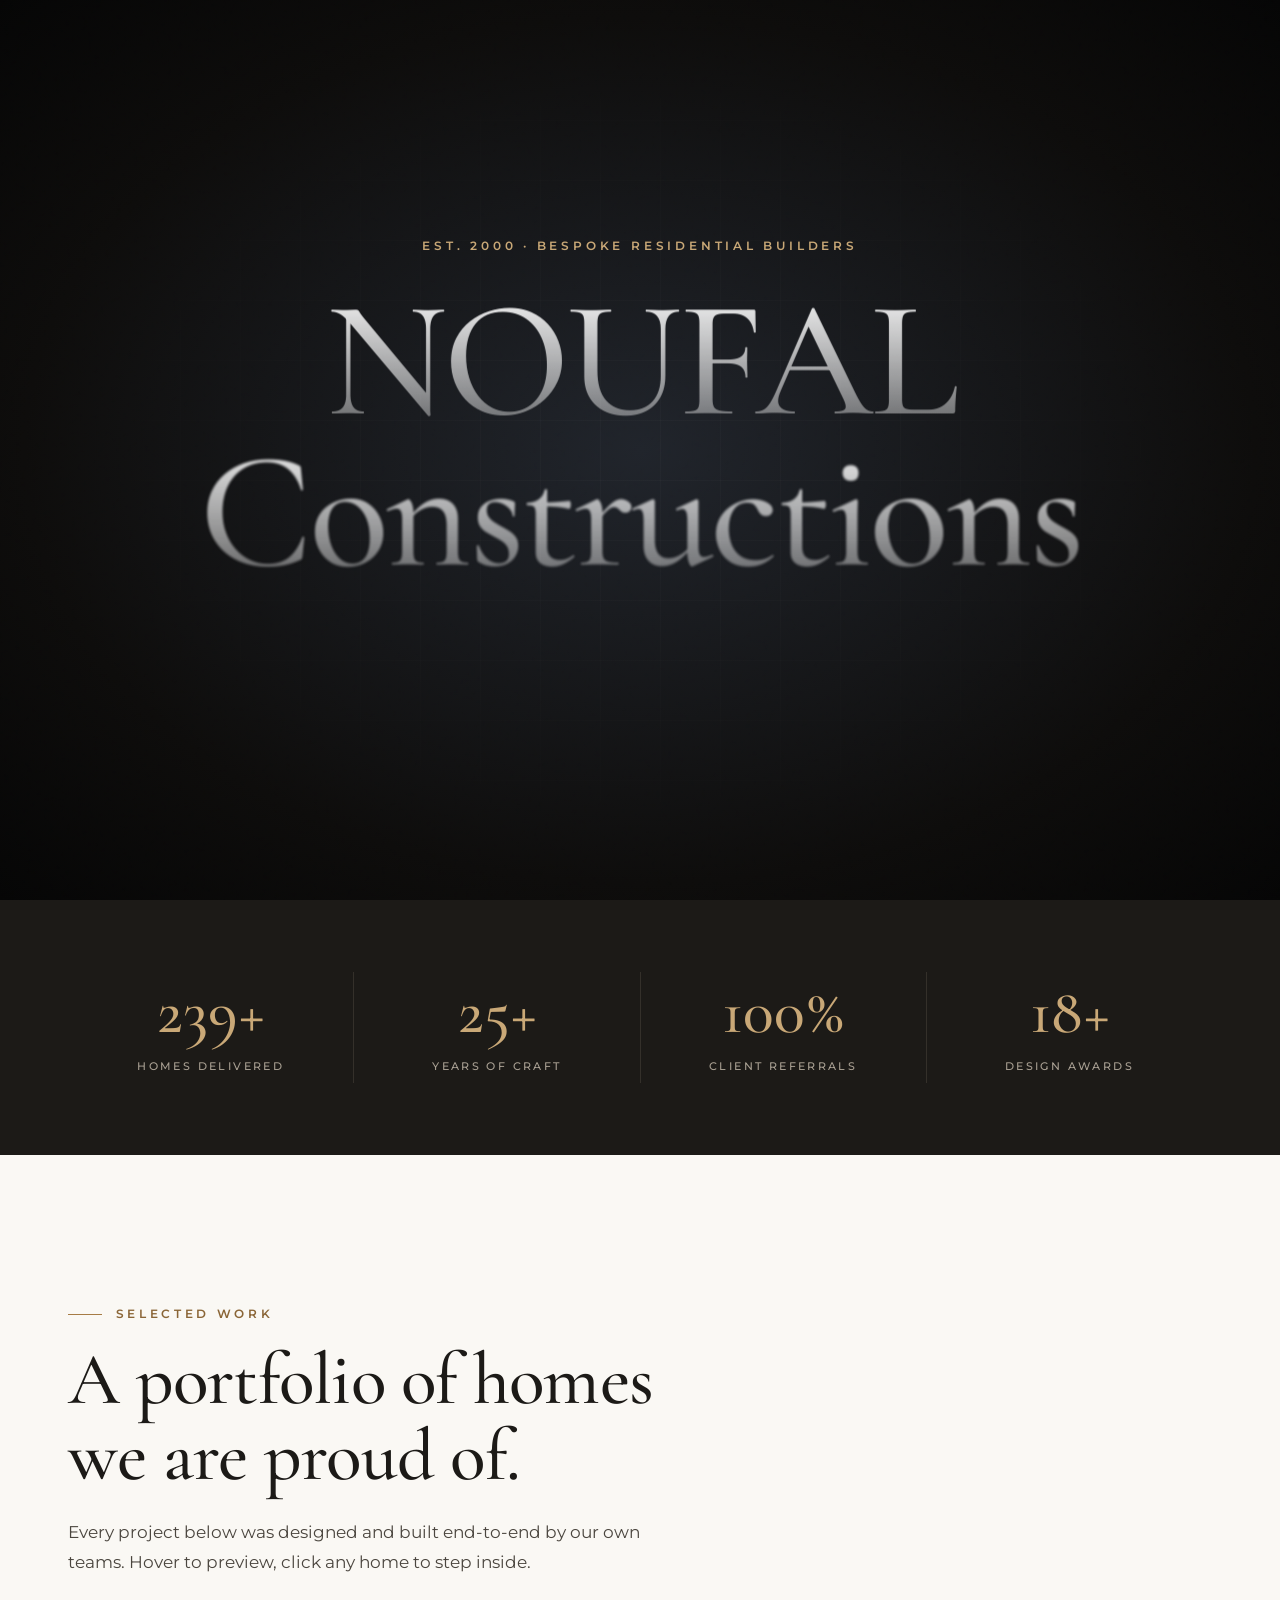
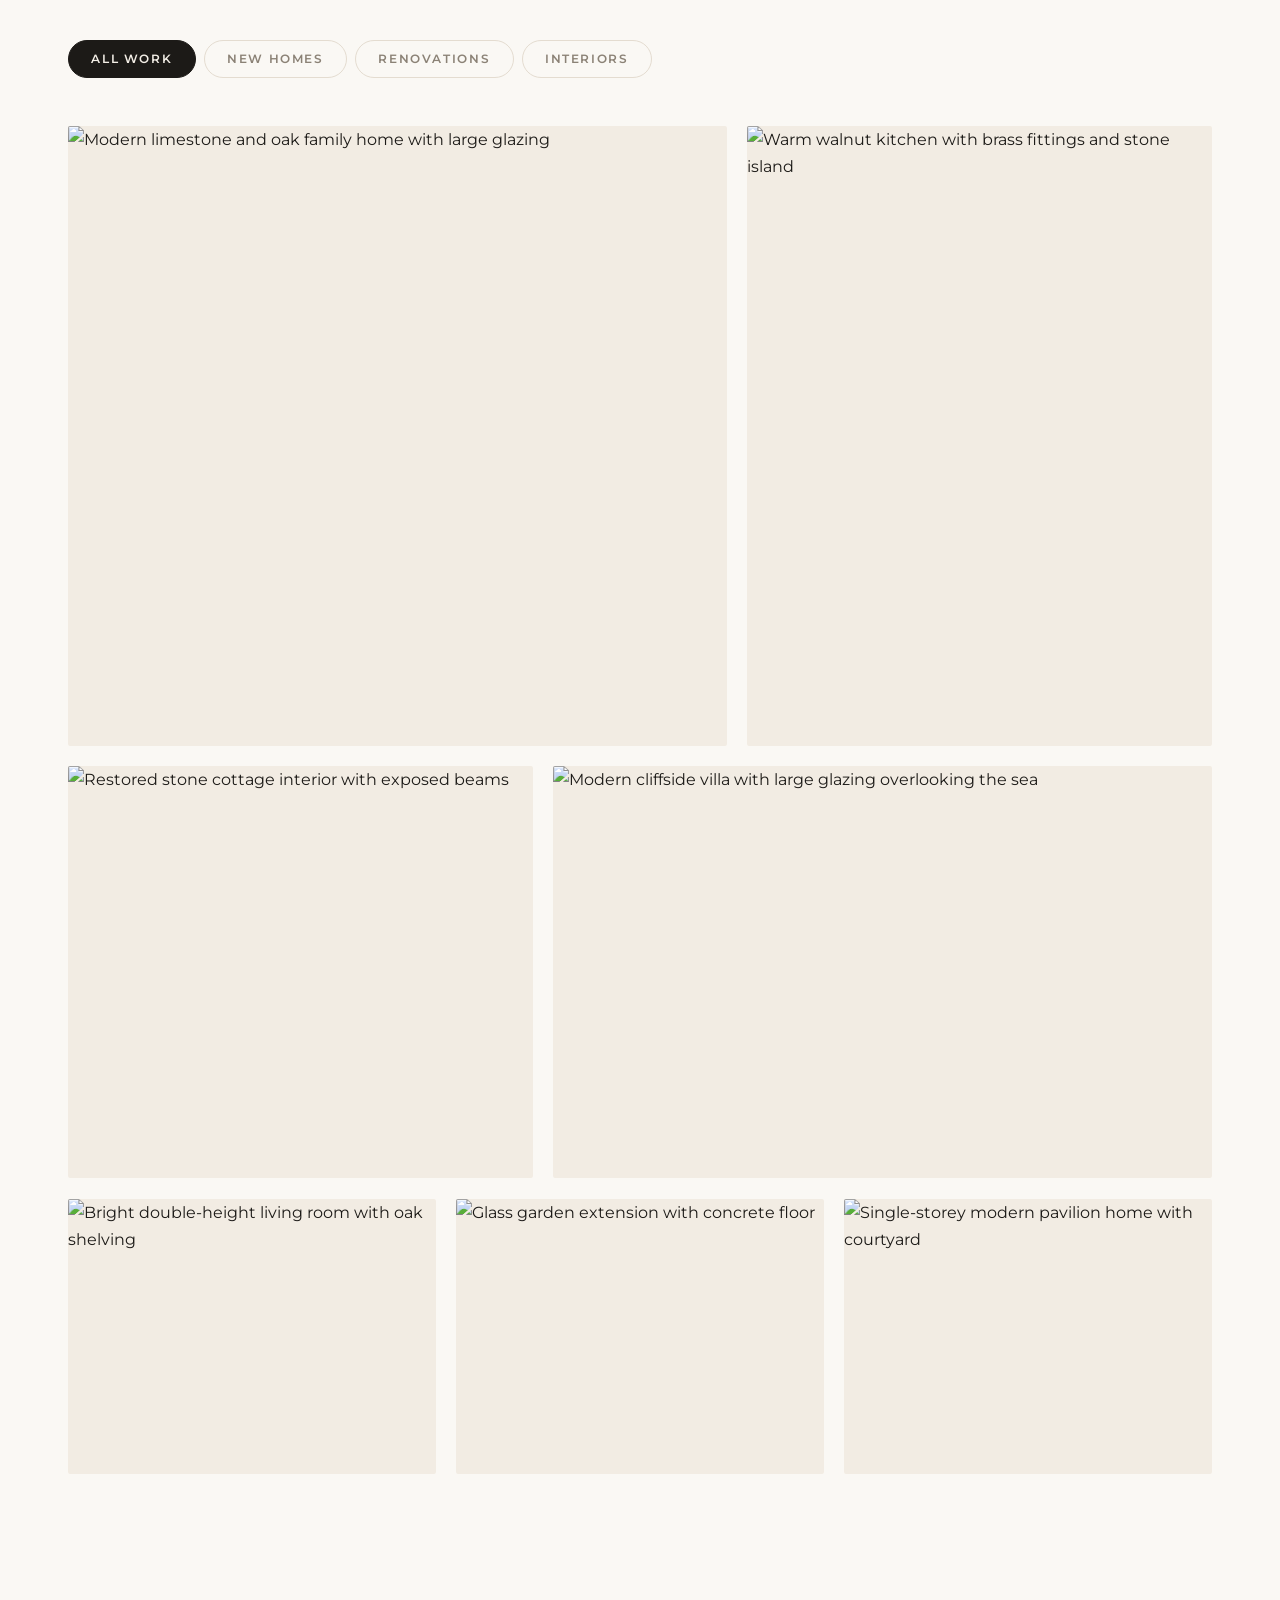
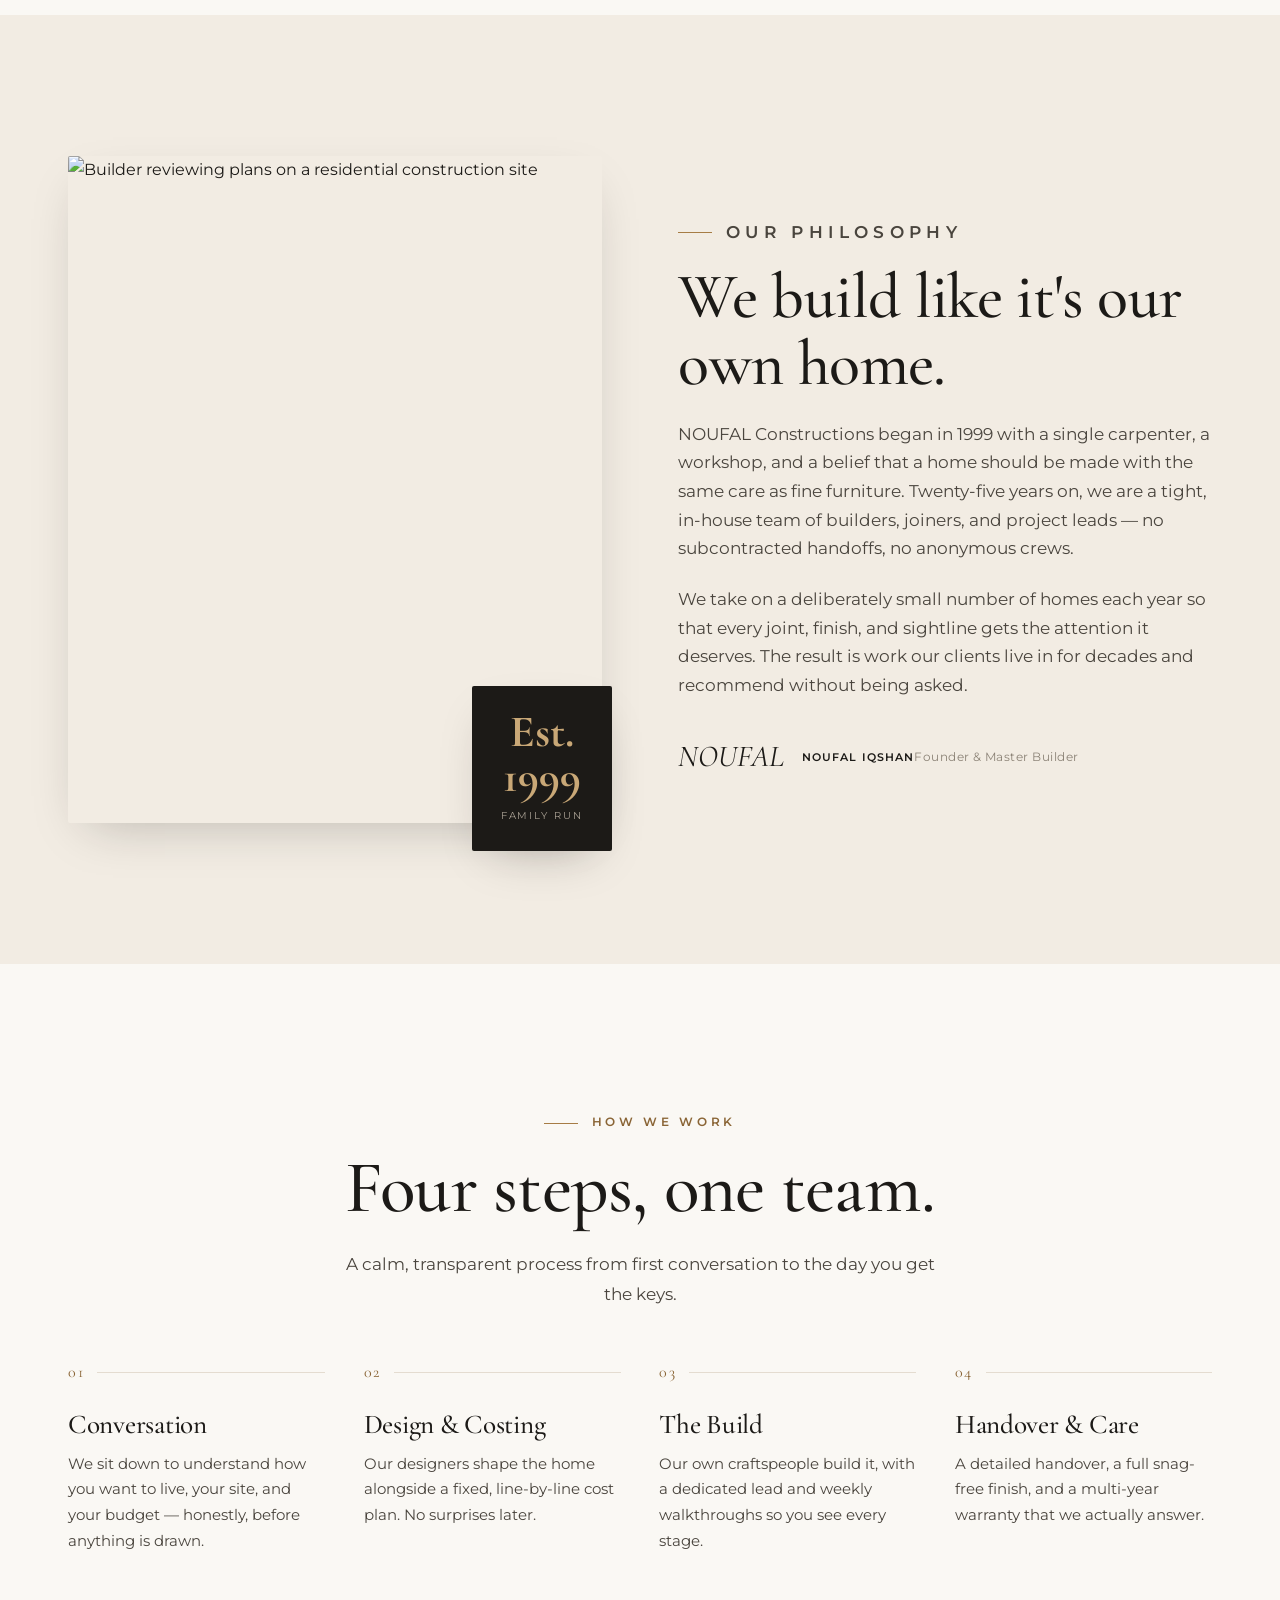
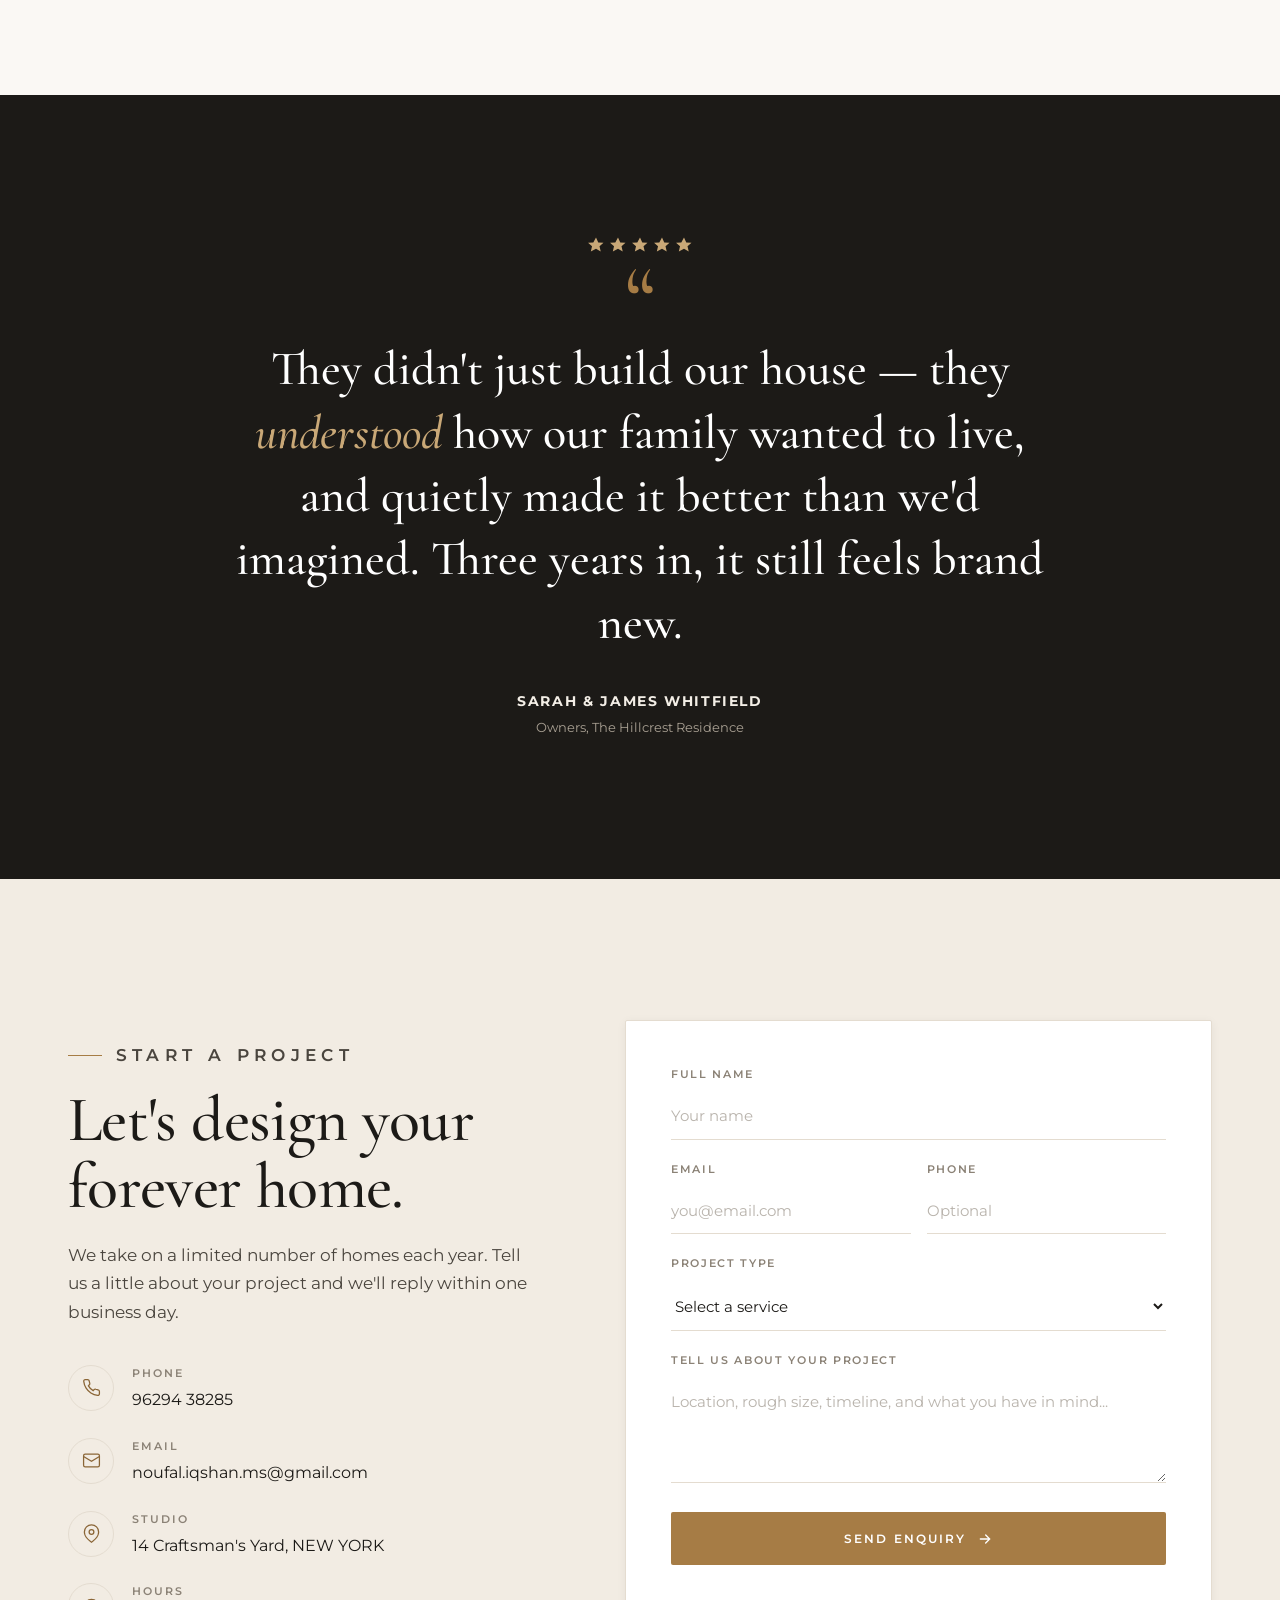
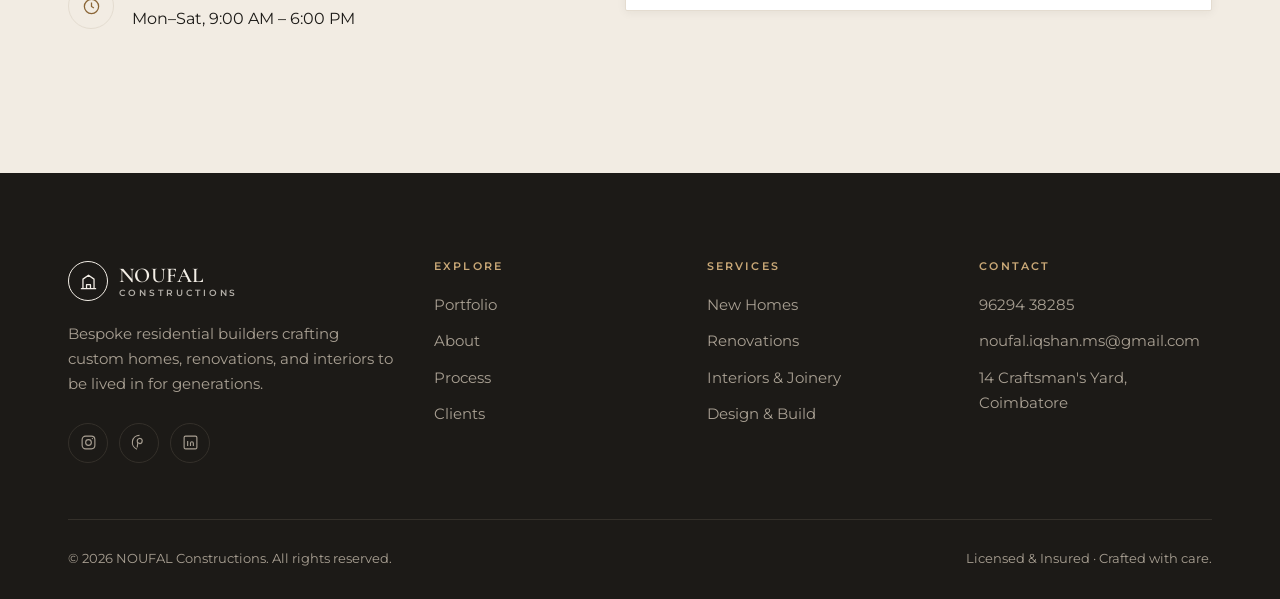
==== index.html @ cb5748e5 "Initial deploy: Noufal Constructions marketing site HTML/CSS/JS static site with portfolio, lightbox" ====
<!DOCTYPE html>
<html lang="en">
<head>
  <meta charset="UTF-8" />
  <meta name="viewport" content="width=device-width, initial-scale=1.0" />
  <meta name="description" content="NOUFAL Constructions — bespoke residential home builders. Custom homes, renovations, and interiors crafted to be lived in for generations." />
  <meta name="theme-color" content="#1C1A17" />
  <title>NOUFAL Constructions — Bespoke Residential Builders</title>

  <!-- Social preview -->
  <meta property="og:title" content="NOUFAL Constructions — Bespoke Residential Builders" />
  <meta property="og:description" content="Custom homes, renovations, and interiors crafted to be lived in for generations." />
  <meta property="og:type" content="website" />

  <link rel="preconnect" href="https://fonts.googleapis.com" />
  <link rel="preconnect" href="https://fonts.gstatic.com" crossorigin />
  <link href="https://fonts.googleapis.com/css2?family=Cormorant+Garamond:ital,wght@0,400;0,500;0,600;1,400;1,500&family=Montserrat:wght@300;400;500;600;700&display=swap" rel="stylesheet" />
  <link rel="stylesheet" href="styles.css?v=8" />
</head>
<body>

  <!-- ===================== CINEMATIC INTRO ===================== -->
  <div id="intro" class="intro">
    <div class="intro-grain" aria-hidden="true"></div>
    <div class="intro-grid" aria-hidden="true"></div>
    <div class="intro-inner">
      <p class="intro-eyebrow">Est. 2000 · Bespoke Residential Builders</p>
      <h1 class="intro-title">
        <span class="intro-line intro-line-1">NOUFAL</span>
        <span class="intro-line intro-line-2">Constructions</span>
      </h1>
      <p class="intro-tag">Homes built to be lived in for generations.</p>
    </div>
  </div>

  <!-- ===================== HEADER ===================== -->
  <header class="site-header" id="top">
    <div class="container header-inner">
      <a href="#top" class="logo" aria-label="Noufal Constructions home">
        <span class="logo-mark" aria-hidden="true">
          <svg viewBox="0 0 24 24" fill="none" stroke="currentColor" stroke-width="1.6" stroke-linecap="round" stroke-linejoin="round">
            <path d="M3 21h18M5 21V9l7-5 7 5v12M9.5 21v-5h5v5" />
          </svg>
        </span>
        <span class="logo-text">NOUFAL<small>Constructions</small></span>
      </a>

      <nav class="main-nav" id="nav" aria-label="Primary">
        <a href="#portfolio">Portfolio</a>
        <a href="#about">About</a>
        <a href="#process">Process</a>
        <a href="#testimonial">Clients</a>
        <a href="#contact" class="nav-cta">Enquire</a>
      </nav>

      <button class="nav-toggle" id="navToggle" aria-label="Toggle menu" aria-expanded="false" aria-controls="nav">
        <svg viewBox="0 0 24 24" fill="none" stroke="currentColor" stroke-width="1.6" stroke-linecap="round"><path d="M4 7h16M4 12h16M4 17h16"/></svg>
      </button>
    </div>
  </header>

  <!-- ===================== HERO ===================== -->
  <section class="hero" id="hero-anchor">
    <div class="hero-bg" id="hero-shader" aria-hidden="true"></div>
    <div class="container hero-inner">
      <p class="eyebrow">Bespoke Residential Builders</p>
      <h1>Homes built to be<br />lived in for <em>generations.</em></h1>
      <p class="hero-sub">From the first sketch to the final handover, Noufal Constructions designs and builds custom homes with rare craftsmanship, honest materials, and a quiet obsession with detail.</p>
      <div class="hero-actions">
        <a href="#portfolio" class="btn btn-gold">View Our Portfolio
          <svg viewBox="0 0 24 24" fill="none" stroke="currentColor" stroke-width="2" stroke-linecap="round"><path d="M5 12h14M13 6l6 6-6 6"/></svg>
        </a>
        <a href="#contact" class="btn btn-ghost-light">Start a Conversation</a>
      </div>
    </div>
    <div class="scroll-cue" aria-hidden="true">Scroll<span></span></div>
  </section>

  <!-- ===================== STATS ===================== -->
  <section class="stats" aria-label="Company at a glance">
    <div class="container">
      <div class="stats-inner" id="heroStats">
        <div class="stat">
          <div class="stat-top"><span class="stat-num" data-count="240">0</span><span class="stat-suffix">+</span></div>
          <span class="stat-label">Homes Delivered</span>
        </div>
        <div class="stat">
          <div class="stat-top"><span class="stat-num" data-count="25">0</span><span class="stat-suffix">+</span></div>
          <span class="stat-label">Years of Craft</span>
        </div>
        <div class="stat">
          <div class="stat-top"><span class="stat-num" data-count="100">0</span><span class="stat-suffix">%</span></div>
          <span class="stat-label">Client Referrals</span>
        </div>
        <div class="stat">
          <div class="stat-top"><span class="stat-num" data-count="18">0</span><span class="stat-suffix">+</span></div>
          <span class="stat-label">Design Awards</span>
        </div>
      </div>
    </div>
  </section>

  <!-- ===================== PORTFOLIO ===================== -->
  <section class="section portfolio" id="portfolio">
    <div class="container">
      <div class="section-head" data-reveal>
        <p class="eyebrow">Selected Work</p>
        <h2>A portfolio of homes<br />we are proud of.</h2>
        <p class="section-lead">Every project below was designed and built end-to-end by our own teams. Hover to preview, click any home to step inside.</p>
      </div>

      <div class="filters" id="filters" role="tablist" aria-label="Filter projects">
        <button class="filter-btn active" data-filter="all" role="tab" aria-selected="true">All Work</button>
        <button class="filter-btn" data-filter="new-homes" role="tab" aria-selected="false">New Homes</button>
        <button class="filter-btn" data-filter="renovation" role="tab" aria-selected="false">Renovations</button>
        <button class="filter-btn" data-filter="interior" role="tab" aria-selected="false">Interiors</button>
      </div>

      <div class="portfolio-grid" id="grid">
        <!-- 1 -->
        <article class="project span-7" data-reveal data-category="new-homes"
          data-name="The Hillcrest Residence" data-cat="New Home"
          data-img="https://images.unsplash.com/photo-1600585154340-be6161a56a0c?w=1400&q=80&auto=format&fit=crop"
          data-desc="A four-bedroom family home wrapped in limestone and oak, designed around a central courtyard that floods every room with northern light. Built over 14 months with a fully bespoke joinery package."
          data-loc="Hillcrest" data-area="4,200 sq ft" data-year="2025" data-dur="14 months">
          <div class="project-figure">
            <img src="https://images.unsplash.com/photo-1600585154340-be6161a56a0c?w=900&q=80&auto=format&fit=crop" alt="Modern limestone and oak family home with large glazing" loading="lazy" />
          </div>
          <div class="project-overlay">
            <span class="project-cat">New Home</span>
            <h3 class="project-name">The Hillcrest Residence</h3>
            <div class="project-meta"><span>4,200 sq ft · 2025</span>
              <span class="view">View
                <svg viewBox="0 0 24 24" fill="none" stroke="currentColor" stroke-width="2" stroke-linecap="round"><path d="M5 12h14M13 6l6 6-6 6"/></svg>
              </span>
            </div>
          </div>
        </article>

        <!-- 2 -->
        <article class="project span-5 tall" data-reveal data-delay="1" data-category="interior"
          data-name="Walnut & Brass Kitchen" data-cat="Interior"
          data-img="https://images.unsplash.com/photo-1556909212-d5b604d0c90d?w=1200&q=80&auto=format&fit=crop"
          data-desc="A handcrafted kitchen in walnut and unlacquered brass, anchored by a single 3.6-metre stone island. Every cabinet was made to measure in our own workshop."
          data-loc="Riverside" data-area="Kitchen + Pantry" data-year="2025" data-dur="9 weeks">
          <div class="project-figure">
            <img src="https://images.unsplash.com/photo-1556909212-d5b604d0c90d?w=800&q=80&auto=format&fit=crop" alt="Warm walnut kitchen with brass fittings and stone island" loading="lazy" />
          </div>
          <div class="project-overlay">
            <span class="project-cat">Interior</span>
            <h3 class="project-name">Walnut &amp; Brass Kitchen</h3>
            <div class="project-meta"><span>Bespoke · 2025</span>
              <span class="view">View
                <svg viewBox="0 0 24 24" fill="none" stroke="currentColor" stroke-width="2" stroke-linecap="round"><path d="M5 12h14M13 6l6 6-6 6"/></svg>
              </span>
            </div>
          </div>
        </article>

        <!-- 3 -->
        <article class="project span-5" data-reveal data-category="renovation"
          data-name="The Mill House Revival" data-cat="Renovation"
          data-img="https://images.unsplash.com/photo-1600607687939-ce8a6c25118c?w=1200&q=80&auto=format&fit=crop"
          data-desc="A careful restoration of a 1900s stone cottage — original beams preserved, structure quietly reinforced, and a contemporary glass extension added to the rear."
          data-loc="Old Mill Lane" data-area="2,600 sq ft" data-year="2024" data-dur="11 months">
          <div class="project-figure">
            <img src="https://images.unsplash.com/photo-1600607687939-ce8a6c25118c?w=800&q=80&auto=format&fit=crop" alt="Restored stone cottage interior with exposed beams" loading="lazy" />
          </div>
          <div class="project-overlay">
            <span class="project-cat">Renovation</span>
            <h3 class="project-name">The Mill House Revival</h3>
            <div class="project-meta"><span>2,600 sq ft · 2024</span>
              <span class="view">View
                <svg viewBox="0 0 24 24" fill="none" stroke="currentColor" stroke-width="2" stroke-linecap="round"><path d="M5 12h14M13 6l6 6-6 6"/></svg>
              </span>
            </div>
          </div>
        </article>

        <!-- 4 -->
        <article class="project span-7 wide" data-reveal data-delay="1" data-category="new-homes"
          data-name="Cliffside Villa" data-cat="New Home"
          data-img="https://images.unsplash.com/photo-1512917774080-9991f1c4c750?w=1400&q=80&auto=format&fit=crop"
          data-desc="A cantilevered villa that steps down a coastal slope, with floor-to-ceiling glazing framing the sea. Engineered for a difficult site and finished with hand-troweled lime plaster throughout."
          data-loc="Coast Road" data-area="5,800 sq ft" data-year="2024" data-dur="19 months">
          <div class="project-figure">
            <img src="https://images.unsplash.com/photo-1512917774080-9991f1c4c750?w=1100&q=80&auto=format&fit=crop" alt="Modern cliffside villa with large glazing overlooking the sea" loading="lazy" />
          </div>
          <div class="project-overlay">
            <span class="project-cat">New Home</span>
            <h3 class="project-name">Cliffside Villa</h3>
            <div class="project-meta"><span>5,800 sq ft · 2024</span>
              <span class="view">View
                <svg viewBox="0 0 24 24" fill="none" stroke="currentColor" stroke-width="2" stroke-linecap="round"><path d="M5 12h14M13 6l6 6-6 6"/></svg>
              </span>
            </div>
          </div>
        </article>

        <!-- 5 -->
        <article class="project span-4" data-reveal data-category="interior"
          data-name="The Reading Room" data-cat="Interior"
          data-img="https://images.unsplash.com/photo-1586023492125-27b2c045efd7?w=1200&q=80&auto=format&fit=crop"
          data-desc="A double-height living space with full-height oak shelving, a board-formed concrete fireplace, and bespoke seating built into the bay."
          data-loc="Garden House" data-area="Living Wing" data-year="2025" data-dur="7 weeks">
          <div class="project-figure">
            <img src="https://images.unsplash.com/photo-1586023492125-27b2c045efd7?w=800&q=80&auto=format&fit=crop" alt="Bright double-height living room with oak shelving" loading="lazy" />
          </div>
          <div class="project-overlay">
            <span class="project-cat">Interior</span>
            <h3 class="project-name">The Reading Room</h3>
            <div class="project-meta"><span>Bespoke · 2025</span>
              <span class="view">View
                <svg viewBox="0 0 24 24" fill="none" stroke="currentColor" stroke-width="2" stroke-linecap="round"><path d="M5 12h14M13 6l6 6-6 6"/></svg>
              </span>
            </div>
          </div>
        </article>

        <!-- 6 -->
        <article class="project span-4" data-reveal data-delay="1" data-category="renovation"
          data-name="Courtyard Extension" data-cat="Renovation"
          data-img="https://images.unsplash.com/photo-1583608205776-bfd35f0d9f83?w=1200&q=80&auto=format&fit=crop"
          data-desc="A rear extension that opens a dark terraced house to its garden, with a folding glass wall and a continuous polished-concrete floor inside and out."
          data-loc="Maple Terrace" data-area="900 sq ft added" data-year="2024" data-dur="6 months">
          <div class="project-figure">
            <img src="https://images.unsplash.com/photo-1583608205776-bfd35f0d9f83?w=800&q=80&auto=format&fit=crop" alt="Glass garden extension with concrete floor" loading="lazy" />
          </div>
          <div class="project-overlay">
            <span class="project-cat">Renovation</span>
            <h3 class="project-name">Courtyard Extension</h3>
            <div class="project-meta"><span>900 sq ft · 2024</span>
              <span class="view">View
                <svg viewBox="0 0 24 24" fill="none" stroke="currentColor" stroke-width="2" stroke-linecap="round"><path d="M5 12h14M13 6l6 6-6 6"/></svg>
              </span>
            </div>
          </div>
        </article>

        <!-- 7 -->
        <article class="project span-4" data-reveal data-delay="2" data-category="new-homes"
          data-name="The Garden Pavilion" data-cat="New Home"
          data-img="https://images.unsplash.com/photo-1564013799919-ab600027ffc6?w=1200&q=80&auto=format&fit=crop"
          data-desc="A single-storey home arranged as three linked pavilions around a planted courtyard — low, calm, and entirely barrier-free for multi-generational living."
          data-loc="Birch Close" data-area="3,100 sq ft" data-year="2023" data-dur="13 months">
          <div class="project-figure">
            <img src="https://images.unsplash.com/photo-1564013799919-ab600027ffc6?w=800&q=80&auto=format&fit=crop" alt="Single-storey modern pavilion home with courtyard" loading="lazy" />
          </div>
          <div class="project-overlay">
            <span class="project-cat">New Home</span>
            <h3 class="project-name">The Garden Pavilion</h3>
            <div class="project-meta"><span>3,100 sq ft · 2023</span>
              <span class="view">View
                <svg viewBox="0 0 24 24" fill="none" stroke="currentColor" stroke-width="2" stroke-linecap="round"><path d="M5 12h14M13 6l6 6-6 6"/></svg>
              </span>
            </div>
          </div>
        </article>
      </div>
    </div>
  </section>

  <!-- ===================== ABOUT ===================== -->
  <section class="section about" id="about">
    <div class="container about-inner">
      <div class="about-figure" data-reveal>
        <img src="https://images.unsplash.com/photo-1581094794329-c8112a89af12?w=900&q=80&auto=format&fit=crop" alt="Builder reviewing plans on a residential construction site" loading="lazy" />
        <div class="about-badge"><strong>Est.<br>1999</strong><span>Family Run</span></div>
      </div>
      <div class="about-text" data-reveal data-delay="1">
        <p class="eyebrow">Our Philosophy</p>
        <h2>We build like it's our own home.</h2>
        <p>NOUFAL Constructions began in 1999 with a single carpenter, a workshop, and a belief that a home should be made with the same care as fine furniture. Twenty-five years on, we are a tight, in-house team of builders, joiners, and project leads — no subcontracted handoffs, no anonymous crews.</p>
        <p>We take on a deliberately small number of homes each year so that every joint, finish, and sightline gets the attention it deserves. The result is work our clients live in for decades and recommend without being asked.</p>
        <div class="about-sign">
          <span class="scribble">NOUFAL</span>
          <small><b>NOUFAL IQSHAN</b>Founder &amp; Master Builder</small>
        </div>
      </div>
    </div>
  </section>

  <!-- ===================== PROCESS ===================== -->
  <section class="section process" id="process">
    <div class="container">
      <div class="section-head center" data-reveal>
        <p class="eyebrow center">How We Work</p>
        <h2>Four steps, one team.</h2>
        <p class="section-lead">A calm, transparent process from first conversation to the day you get the keys.</p>
      </div>
      <div class="process-grid">
        <div class="step" data-reveal>
          <span class="step-num">01</span>
          <h3>Conversation</h3>
          <p>We sit down to understand how you want to live, your site, and your budget — honestly, before anything is drawn.</p>
        </div>
        <div class="step" data-reveal data-delay="1">
          <span class="step-num">02</span>
          <h3>Design &amp; Costing</h3>
          <p>Our designers shape the home alongside a fixed, line-by-line cost plan. No surprises later.</p>
        </div>
        <div class="step" data-reveal data-delay="2">
          <span class="step-num">03</span>
          <h3>The Build</h3>
          <p>Our own craftspeople build it, with a dedicated lead and weekly walkthroughs so you see every stage.</p>
        </div>
        <div class="step" data-reveal data-delay="3">
          <span class="step-num">04</span>
          <h3>Handover &amp; Care</h3>
          <p>A detailed handover, a full snag-free finish, and a multi-year warranty that we actually answer.</p>
        </div>
      </div>
    </div>
  </section>

  <!-- ===================== TESTIMONIAL ===================== -->
  <section class="section testimonial" id="testimonial">
    <div class="container">
      <div class="stars" aria-label="Five star rating" data-reveal>
        <svg viewBox="0 0 24 24" fill="currentColor"><path d="M12 2l3 6.5 7 .6-5.3 4.6 1.6 6.8L12 17l-6.9 3.5 1.6-6.8L1.4 9.1l7-.6z"/></svg>
        <svg viewBox="0 0 24 24" fill="currentColor"><path d="M12 2l3 6.5 7 .6-5.3 4.6 1.6 6.8L12 17l-6.9 3.5 1.6-6.8L1.4 9.1l7-.6z"/></svg>
        <svg viewBox="0 0 24 24" fill="currentColor"><path d="M12 2l3 6.5 7 .6-5.3 4.6 1.6 6.8L12 17l-6.9 3.5 1.6-6.8L1.4 9.1l7-.6z"/></svg>
        <svg viewBox="0 0 24 24" fill="currentColor"><path d="M12 2l3 6.5 7 .6-5.3 4.6 1.6 6.8L12 17l-6.9 3.5 1.6-6.8L1.4 9.1l7-.6z"/></svg>
        <svg viewBox="0 0 24 24" fill="currentColor"><path d="M12 2l3 6.5 7 .6-5.3 4.6 1.6 6.8L12 17l-6.9 3.5 1.6-6.8L1.4 9.1l7-.6z"/></svg>
      </div>
      <div class="quote-mark" aria-hidden="true">&ldquo;</div>
      <blockquote data-reveal data-delay="1">They didn't just build our house — they <em>understood</em> how our family wanted to live, and quietly made it better than we'd imagined. Three years in, it still feels brand new.</blockquote>
      <div class="cite" data-reveal data-delay="2">
        <strong>Sarah &amp; James Whitfield</strong>
        <span>Owners, The Hillcrest Residence</span>
      </div>
    </div>
  </section>

  <!-- ===================== CONTACT ===================== -->
  <section class="section contact" id="contact">
    <div class="container contact-inner">
      <div class="contact-info" data-reveal>
        <p class="eyebrow">Start a Project</p>
        <h2>Let's design your<br />forever home.</h2>
        <p>We take on a limited number of homes each year. Tell us a little about your project and we'll reply within one business day.</p>
        <ul class="contact-list">
          <li>
            <span class="ci" aria-hidden="true"><svg viewBox="0 0 24 24" fill="none" stroke="currentColor" stroke-width="1.6"><path d="M22 16.9v3a2 2 0 01-2.2 2 19.8 19.8 0 01-8.6-3 19.5 19.5 0 01-6-6 19.8 19.8 0 01-3-8.6A2 2 0 014.1 2h3a2 2 0 012 1.7c.1 1 .4 1.9.7 2.8a2 2 0 01-.5 2.1L8.1 9.9a16 16 0 006 6l1.3-1.3a2 2 0 012.1-.4c.9.3 1.8.6 2.8.7a2 2 0 011.7 2z"/></svg></span>
            <div><strong>Phone</strong><a href="tel:9629438285">96294 38285</a></div>
          </li>
          <li>
            <span class="ci" aria-hidden="true"><svg viewBox="0 0 24 24" fill="none" stroke="currentColor" stroke-width="1.6"><path d="M4 4h16a2 2 0 012 2v12a2 2 0 01-2 2H4a2 2 0 01-2-2V6a2 2 0 012-2z"/><path d="M22 7l-10 6L2 7"/></svg></span>
            <div><strong>Email</strong><a href="mailto:noufal.iqshan.ms@gmail.com">noufal.iqshan.ms@gmail.com</a></div>
          </li>
          <li>
            <span class="ci" aria-hidden="true"><svg viewBox="0 0 24 24" fill="none" stroke="currentColor" stroke-width="1.6"><path d="M21 10c0 7-9 13-9 13s-9-6-9-13a9 9 0 0118 0z"/><circle cx="12" cy="10" r="3"/></svg></span>
            <div><strong>Studio</strong><span>14 Craftsman's Yard, NEW YORK</span></div>
          </li>
          <li>
            <span class="ci" aria-hidden="true"><svg viewBox="0 0 24 24" fill="none" stroke="currentColor" stroke-width="1.6"><circle cx="12" cy="12" r="9"/><path d="M12 7v5l3 2"/></svg></span>
            <div><strong>Hours</strong><span>Mon–Sat, 9:00 AM – 6:00 PM</span></div>
          </li>
        </ul>
      </div>

      <form class="contact-form" id="quoteForm" novalidate data-reveal data-delay="1">
        <div class="form-row">
          <label for="f-name">Full Name</label>
          <input id="f-name" type="text" name="name" required placeholder="Your name" autocomplete="name" />
        </div>
        <div class="form-row two">
          <div>
            <label for="f-email">Email</label>
            <input id="f-email" type="email" name="email" required placeholder="you@email.com" autocomplete="email" />
          </div>
          <div>
            <label for="f-phone">Phone</label>
            <input id="f-phone" type="tel" name="phone" placeholder="Optional" autocomplete="tel" />
          </div>
        </div>
        <div class="form-row">
          <label for="f-type">Project Type</label>
          <select id="f-type" name="type">
            <option value="">Select a service</option>
            <option>New Custom Home</option>
            <option>Renovation &amp; Extension</option>
            <option>Interior &amp; Joinery</option>
            <option>Not Sure Yet</option>
          </select>
        </div>
        <div class="form-row">
          <label for="f-details">Tell Us About Your Project</label>
          <textarea id="f-details" name="details" rows="4" placeholder="Location, rough size, timeline, and what you have in mind..."></textarea>
        </div>
        <button type="submit" class="btn btn-gold btn-full">Send Enquiry
          <svg viewBox="0 0 24 24" fill="none" stroke="currentColor" stroke-width="2" stroke-linecap="round"><path d="M5 12h14M13 6l6 6-6 6"/></svg>
        </button>
        <p class="form-note" id="formNote" hidden>Thank you — your enquiry is with us. We'll be in touch within one business day.</p>
      </form>
    </div>
  </section>

  <!-- ===================== FOOTER ===================== -->
  <footer class="site-footer">
    <div class="container">
      <div class="footer-inner">
        <div class="footer-brand">
          <a href="#top" class="logo" aria-label="NOUFAL Constructions home">
            <span class="logo-mark" aria-hidden="true">
              <svg viewBox="0 0 24 24" fill="none" stroke="currentColor" stroke-width="1.6" stroke-linecap="round" stroke-linejoin="round">
                <path d="M3 21h18M5 21V9l7-5 7 5v12M9.5 21v-5h5v5" />
              </svg>
            </span>
            <span class="logo-text">NOUFAL<small>Constructions</small></span>
          </a>
          <p>Bespoke residential builders crafting custom homes, renovations, and interiors to be lived in for generations.</p>
          <div class="footer-social">
            <a href="#" aria-label="Instagram"><svg viewBox="0 0 24 24" fill="none" stroke="currentColor" stroke-width="1.6"><rect x="3" y="3" width="18" height="18" rx="5"/><circle cx="12" cy="12" r="4"/><circle cx="17.5" cy="6.5" r="1" fill="currentColor" stroke="none"/></svg></a>
            <a href="#" aria-label="Pinterest"><svg viewBox="0 0 24 24" fill="none" stroke="currentColor" stroke-width="1.6"><path d="M9 19c-.5-1.5 0-3 .5-5 .3-1.2-.6-2.3-.6-3.5A3.5 3.5 0 0115.8 9c0 2.4-1.3 4.5-3.3 4.5-1 0-1.7-.8-1.5-1.8"/><path d="M12 2a10 10 0 00-3.5 19.4"/></svg></a>
            <a href="#" aria-label="LinkedIn"><svg viewBox="0 0 24 24" fill="none" stroke="currentColor" stroke-width="1.6"><rect x="3" y="3" width="18" height="18" rx="2"/><path d="M8 10v7M8 7v.01M12 17v-4a2 2 0 014 0v4"/></svg></a>
          </div>
        </div>
        <div class="footer-col">
          <h4>Explore</h4>
          <a href="#portfolio">Portfolio</a>
          <a href="#about">About</a>
          <a href="#process">Process</a>
          <a href="#testimonial">Clients</a>
        </div>
        <div class="footer-col">
          <h4>Services</h4>
          <a href="#contact">New Homes</a>
          <a href="#contact">Renovations</a>
          <a href="#contact">Interiors &amp; Joinery</a>
          <a href="#contact">Design &amp; Build</a>
        </div>
        <div class="footer-col">
          <h4>Contact</h4>
          <a href="tel:9629438285">96294 38285</a>
          <a href="mailto:noufal.iqshan.ms@gmail.com">noufal.iqshan.ms@gmail.com</a>
          <span>14 Craftsman's Yard,<br>Coimbatore</span>
        </div>
      </div>
      <div class="footer-bottom">
        <p>© 2026 NOUFAL Constructions. All rights reserved.</p>
        <p>Licensed &amp; Insured · Crafted with care.</p>
      </div>
    </div>
  </footer>

  <!-- ===================== LIGHTBOX ===================== -->
  <div class="lightbox" id="lightbox" role="dialog" aria-modal="true" aria-label="Project detail" aria-hidden="true">
    <button class="lb-close" id="lbClose" aria-label="Close">
      <svg viewBox="0 0 24 24" fill="none" stroke="currentColor" stroke-width="1.8" stroke-linecap="round"><path d="M6 6l12 12M18 6L6 18"/></svg>
    </button>
    <div class="lb-stage" role="document">
      <div class="lb-img"><img id="lbImg" src="" alt="" /></div>
      <div class="lb-info">
        <span class="project-cat" id="lbCat"></span>
        <h3 id="lbName"></h3>
        <p id="lbDesc"></p>
        <dl class="lb-specs">
          <div class="lb-spec"><dt>Location</dt><dd id="lbLoc"></dd></div>
          <div class="lb-spec"><dt>Size</dt><dd id="lbArea"></dd></div>
          <div class="lb-spec"><dt>Completed</dt><dd id="lbYear"></dd></div>
          <div class="lb-spec"><dt>Build Time</dt><dd id="lbDur"></dd></div>
        </dl>
      </div>
    </div>
  </div>

  <!-- Three.js loaded from CDN (no npm needed) for the hero spiral shader -->
  <script type="importmap">
    { "imports": { "three": "https://unpkg.com/three@0.160.0/build/three.module.js" } }
  </script>
  <script type="module" src="spiral.js?v=1"></script>

  <!-- GSAP (CDN) drives the cinematic intro animation -->
  <script src="https://cdnjs.cloudflare.com/ajax/libs/gsap/3.12.5/gsap.min.js"></script>
  <script src="intro.js?v=2"></script>

  <script src="script.js?v=5"></script>
</body>
</html>
---- styles.css ----
/* =====================================================================
   NOUFAL CONSTRUCTIONS — Premium residential portfolio
   Light luxury · editorial · Cormorant + Montserrat
   ===================================================================== */

:root {
  /* Palette — warm ivory & charcoal with a refined bronze accent */
  --bg:        #FAF8F4;
  --bg-alt:    #F2ECE3;
  --bg-deep:   #1C1A17;   /* near-black warm */
  --paper:     #FFFFFF;

  --ink:       #1C1A17;   /* primary text */
  --ink-soft:  #4A453E;   /* secondary text */
  --ink-mute:  #8B8276;   /* muted labels */
  --on-dark:   #F3EEE6;   /* text on dark bg */
  --on-dark-mute: #A9A093;

  --gold:      #A67C45;   /* primary accent */
  --gold-deep: #8A6536;
  --gold-soft: #C9A877;

  --line:      #E4DCD0;   /* hairlines on light */
  --line-dark: #34302A;   /* hairlines on dark */

  /* System */
  --maxw: 1240px;
  --gutter: clamp(1.25rem, 4vw, 3rem);
  --r: 2px;
  --ease: cubic-bezier(0.16, 1, 0.3, 1);
  --ease-soft: cubic-bezier(0.4, 0, 0.2, 1);

  --font-display: 'Cormorant Garamond', Georgia, serif;
  --font-sans: 'Montserrat', -apple-system, BlinkMacSystemFont, 'Segoe UI', sans-serif;

  --shadow-sm: 0 2px 10px rgba(28, 26, 23, 0.06);
  --shadow-md: 0 18px 50px -20px rgba(28, 26, 23, 0.28);
  --shadow-lg: 0 40px 90px -30px rgba(28, 26, 23, 0.45);
}

/* ---------- Reset ---------- */
*, *::before, *::after { box-sizing: border-box; margin: 0; padding: 0; }

html { scroll-behavior: smooth; -webkit-text-size-adjust: 100%; }

body {
  font-family: var(--font-sans);
  background: var(--bg);
  color: var(--ink);
  line-height: 1.7;
  font-size: 16px;
  font-weight: 400;
  -webkit-font-smoothing: antialiased;
  text-rendering: optimizeLegibility;
  overflow-x: hidden;
}

img { display: block; max-width: 100%; height: auto; }
a { color: inherit; text-decoration: none; }
button { font-family: inherit; cursor: pointer; }

::selection { background: var(--gold); color: #fff; }

.container {
  width: 100%;
  max-width: var(--maxw);
  margin-inline: auto;
  padding-inline: var(--gutter);
}

/* ---------- Typography ---------- */
h1, h2, h3, h4 {
  font-family: var(--font-display);
  font-weight: 500;
  line-height: 1.04;
  letter-spacing: -0.01em;
  color: var(--ink);
}

.eyebrow {
  font-family: var(--font-sans);
  font-size: 0.72rem;
  font-weight: 600;
  letter-spacing: 0.32em;
  text-transform: uppercase;
  color: var(--gold-deep);
  display: inline-flex;
  align-items: center;
  gap: 0.85rem;
}
.eyebrow::before {
  content: "";
  width: 34px; height: 1px;
  background: var(--gold);
  display: inline-block;
}
.eyebrow.center { justify-content: center; }

.section {
  padding-block: clamp(5rem, 11vw, 9.5rem);
  position: relative;
}

.section-head { max-width: 640px; margin-bottom: clamp(2.5rem, 5vw, 4rem); }
.section-head.center { margin-inline: auto; text-align: center; }
.section-head h2 {
  font-size: clamp(2.6rem, 6vw, 4.6rem);
  margin-top: 1.1rem;
}
.section-lead {
  margin-top: 1.4rem;
  font-size: 1.075rem;
  color: var(--ink-soft);
  max-width: 56ch;
}
.section-head.center .section-lead { margin-inline: auto; }

/* ---------- Buttons ---------- */
.btn {
  display: inline-flex;
  align-items: center;
  justify-content: center;
  gap: 0.65rem;
  font-family: var(--font-sans);
  font-size: 0.74rem;
  font-weight: 600;
  letter-spacing: 0.18em;
  text-transform: uppercase;
  padding: 1.1rem 2.1rem;
  border: 1px solid transparent;
  border-radius: var(--r);
  transition: all 0.35s var(--ease);
  cursor: pointer;
  white-space: nowrap;
}
.btn svg { width: 16px; height: 16px; transition: transform 0.35s var(--ease); }
.btn-primary { background: var(--bg-deep); color: var(--on-dark); }
.btn-primary:hover { background: var(--gold-deep); }
.btn-primary:hover svg { transform: translateX(4px); }
.btn-gold { background: var(--gold); color: #fff; }
.btn-gold:hover { background: var(--gold-deep); }
.btn-gold:hover svg { transform: translateX(4px); }
.btn-outline { background: transparent; color: var(--ink); border-color: var(--ink); }
.btn-outline:hover { background: var(--ink); color: var(--on-dark); }
.btn-ghost-light { background: transparent; color: var(--on-dark); border-color: rgba(243,238,230,0.4); }
.btn-ghost-light:hover { background: var(--on-dark); color: var(--ink); border-color: var(--on-dark); }
.btn-full { width: 100%; }

/* ---------- Header ---------- */
.site-header {
  position: fixed;
  inset: 0 0 auto 0;
  z-index: 50;
  transition: background 0.4s var(--ease-soft), box-shadow 0.4s var(--ease-soft), padding 0.4s var(--ease-soft);
  padding-block: 1.6rem;
}
.site-header.scrolled {
  background: rgba(250, 248, 244, 0.86);
  backdrop-filter: blur(14px);
  -webkit-backdrop-filter: blur(14px);
  box-shadow: 0 1px 0 var(--line);
  padding-block: 1rem;
}
.header-inner { display: flex; align-items: center; justify-content: space-between; gap: 2rem; }

.logo { display: flex; align-items: center; gap: 0.7rem; color: var(--on-dark); transition: color 0.4s var(--ease-soft); }
.site-header.scrolled .logo { color: var(--ink); }
.logo-mark {
  width: 40px; height: 40px;
  display: grid; place-items: center;
  border: 1px solid currentColor;
  border-radius: 50%;
  flex-shrink: 0;
}
.logo-mark svg { width: 19px; height: 19px; }
.logo-text { font-family: var(--font-display); font-size: 1.32rem; font-weight: 600; letter-spacing: 0.01em; line-height: 1; }
.logo-text small { display: block; font-family: var(--font-sans); font-size: 0.54rem; font-weight: 600; letter-spacing: 0.34em; text-transform: uppercase; opacity: 0.7; margin-top: 3px; }

.main-nav { display: flex; align-items: center; gap: 2.4rem; }
.main-nav a {
  font-size: 0.78rem; font-weight: 500; letter-spacing: 0.08em; text-transform: uppercase;
  color: var(--on-dark); position: relative; transition: color 0.3s var(--ease-soft);
}
.site-header.scrolled .main-nav a { color: var(--ink-soft); }
.main-nav a:not(.nav-cta)::after {
  content: ""; position: absolute; left: 0; bottom: -6px; width: 0; height: 1px;
  background: var(--gold); transition: width 0.35s var(--ease);
}
.main-nav a:not(.nav-cta):hover::after { width: 100%; }
.main-nav a:not(.nav-cta):hover { color: var(--gold-soft); }
.site-header.scrolled .main-nav a:not(.nav-cta):hover { color: var(--gold-deep); }
.nav-cta {
  border: 1px solid currentColor; padding: 0.7rem 1.3rem; border-radius: var(--r);
  transition: all 0.3s var(--ease-soft);
}
.nav-cta:hover { background: var(--gold); border-color: var(--gold); color: #fff !important; }

.nav-toggle { display: none; background: none; border: 0; color: var(--on-dark); padding: 0.3rem; }
.site-header.scrolled .nav-toggle { color: var(--ink); }
.nav-toggle svg { width: 28px; height: 28px; }

/* ---------- Hero ---------- */
.hero {
  position: relative;
  min-height: 100vh;
  min-height: 100svh;
  display: flex;
  align-items: flex-end;
  color: var(--on-dark);
  overflow: hidden;
}
.hero-bg { position: absolute; inset: 0; z-index: -2; background: #000; }
.hero-bg img { width: 100%; height: 100%; object-fit: cover; }
.hero-bg canvas { display: block; width: 100% !important; height: 100% !important; }
.hero::after {
  content: ""; position: absolute; inset: 0; z-index: -1;
  background:
    linear-gradient(to top, rgba(20,18,15,0.88) 0%, rgba(20,18,15,0.25) 45%, rgba(20,18,15,0.45) 100%);
}
.hero-inner { width: 100%; padding-bottom: clamp(3rem, 7vw, 6rem); padding-top: 8rem; }
.hero .eyebrow { color: var(--gold-soft); }
.hero .eyebrow::before { background: var(--gold-soft); }
.hero h1 {
  color: #fff;
  font-size: clamp(3rem, 9vw, 7.5rem);
  font-weight: 500;
  margin-top: 1.5rem;
  max-width: 16ch;
}
.hero h1 em { font-style: italic; color: var(--gold-soft); }
.hero-sub {
  margin-top: 1.8rem;
  font-size: clamp(1rem, 1.4vw, 1.2rem);
  color: var(--on-dark);
  max-width: 52ch;
  line-height: 1.65;
}
.hero-actions { margin-top: 2.6rem; display: flex; flex-wrap: wrap; gap: 1rem; }

.scroll-cue {
  position: absolute; left: 50%; bottom: 1.8rem; transform: translateX(-50%);
  z-index: 2; display: flex; flex-direction: column; align-items: center; gap: 0.7rem;
  font-size: 0.6rem; letter-spacing: 0.3em; text-transform: uppercase; color: var(--on-dark-mute);
}
.scroll-cue span { width: 1px; height: 46px; background: linear-gradient(var(--gold-soft), transparent); animation: cuepulse 2.4s var(--ease-soft) infinite; }
@keyframes cuepulse { 0%,100% { opacity: 0.3; transform: scaleY(0.5); transform-origin: top; } 50% { opacity: 1; transform: scaleY(1); } }

/* ---------- Stats strip ---------- */
.stats {
  background: var(--bg-deep);
  color: var(--on-dark);
  padding-block: clamp(3rem, 6vw, 4.5rem);
}
.stats-inner { display: grid; grid-template-columns: repeat(4, 1fr); gap: 1px; background: var(--line-dark); }
.stat { background: var(--bg-deep); padding: 0.5rem clamp(1rem, 3vw, 2.5rem); text-align: center; }
.stat-top { display: flex; align-items: baseline; justify-content: center; gap: 0.1rem; }
.stat-num, .stat-suffix {
  font-family: var(--font-display); font-weight: 500; color: var(--gold-soft);
  font-size: clamp(2.6rem, 5vw, 4rem); line-height: 1;
}
.stat-label {
  display: block; margin-top: 0.8rem;
  font-size: 0.68rem; font-weight: 500; letter-spacing: 0.22em; text-transform: uppercase;
  color: var(--on-dark-mute);
}

/* ---------- Portfolio (centerpiece) ---------- */
.portfolio { background: var(--bg); }
.portfolio-head { display: flex; align-items: flex-end; justify-content: space-between; gap: 2rem; flex-wrap: wrap; }

.filters { display: flex; flex-wrap: wrap; gap: 0.5rem; margin-bottom: clamp(2rem, 4vw, 3rem); }
.filter-btn {
  font-family: var(--font-sans); font-size: 0.72rem; font-weight: 600; letter-spacing: 0.14em; text-transform: uppercase;
  padding: 0.7rem 1.4rem; border: 1px solid var(--line); background: transparent; color: var(--ink-mute);
  border-radius: 100px; transition: all 0.3s var(--ease-soft);
}
.filter-btn:hover { border-color: var(--ink); color: var(--ink); }
.filter-btn.active { background: var(--bg-deep); border-color: var(--bg-deep); color: var(--on-dark); }

.portfolio-grid {
  display: grid;
  grid-template-columns: repeat(12, 1fr);
  gap: clamp(0.9rem, 1.6vw, 1.4rem);
}
.project {
  position: relative;
  overflow: hidden;
  border-radius: var(--r);
  cursor: pointer;
  background: var(--bg-alt);
  transition: opacity 0.5s var(--ease), transform 0.5s var(--ease);
}
/* editorial spans */
.project.span-7 { grid-column: span 7; }
.project.span-5 { grid-column: span 5; }
.project.span-6 { grid-column: span 6; }
.project.span-4 { grid-column: span 4; }
.project.span-8 { grid-column: span 8; }
.project-figure { position: relative; overflow: hidden; aspect-ratio: 4 / 3; }
.project.tall .project-figure { aspect-ratio: 3 / 4; }
.project.wide .project-figure { aspect-ratio: 16 / 10; }
.project img {
  width: 100%; height: 100%; object-fit: cover;
  transition: transform 1.1s var(--ease), filter 0.6s var(--ease);
}
.project:hover img { transform: scale(1.06); }
.project-overlay {
  position: absolute; inset: 0; z-index: 1;
  background: linear-gradient(to top, rgba(20,18,15,0.82) 0%, rgba(20,18,15,0.05) 55%, transparent 100%);
  opacity: 0; transition: opacity 0.5s var(--ease-soft);
  display: flex; flex-direction: column; justify-content: flex-end; padding: clamp(1.4rem, 2.5vw, 2.2rem);
}
.project:hover .project-overlay, .project:focus-visible .project-overlay { opacity: 1; }
.project-cat {
  font-size: 0.64rem; font-weight: 600; letter-spacing: 0.24em; text-transform: uppercase;
  color: var(--gold-soft); transform: translateY(12px); transition: transform 0.5s var(--ease) 0.05s;
}
.project-name {
  font-family: var(--font-display); font-size: clamp(1.5rem, 2.4vw, 2.1rem); color: #fff; font-weight: 500;
  margin-top: 0.3rem; transform: translateY(12px); transition: transform 0.5s var(--ease) 0.1s;
}
.project-meta {
  font-size: 0.8rem; color: var(--on-dark-mute); margin-top: 0.5rem;
  display: flex; align-items: center; gap: 1.2rem;
  transform: translateY(12px); transition: transform 0.5s var(--ease) 0.15s;
}
.project-meta .view { display: inline-flex; align-items: center; gap: 0.4rem; color: #fff; }
.project-meta svg { width: 14px; height: 14px; }
.project:hover .project-cat, .project:hover .project-name, .project:hover .project-meta { transform: translateY(0); }
.project.is-hidden { display: none; }

/* ---------- Lightbox ---------- */
.lightbox {
  position: fixed; inset: 0; z-index: 100;
  background: rgba(16,14,12,0.94);
  backdrop-filter: blur(6px);
  display: flex; align-items: center; justify-content: center;
  padding: clamp(1rem, 4vw, 3rem);
  opacity: 0; visibility: hidden; transition: opacity 0.4s var(--ease-soft), visibility 0.4s;
}
.lightbox.open { opacity: 1; visibility: visible; }
.lb-stage { max-width: 1100px; width: 100%; display: grid; grid-template-columns: 1.6fr 1fr; gap: 0; background: var(--bg-deep); border-radius: var(--r); overflow: hidden; box-shadow: var(--shadow-lg); }
.lb-img { background: #000; }
.lb-img img { width: 100%; height: 100%; max-height: 80vh; object-fit: cover; }
.lb-info { padding: clamp(2rem, 4vw, 3.4rem); color: var(--on-dark); display: flex; flex-direction: column; justify-content: center; }
.lb-info .project-cat { transform: none; color: var(--gold-soft); }
.lb-info h3 { color: #fff; font-size: clamp(2rem, 3.5vw, 3rem); margin: 0.6rem 0 1.2rem; }
.lb-info p { color: var(--on-dark-mute); font-size: 0.95rem; line-height: 1.75; }
.lb-specs { margin-top: 2rem; display: grid; grid-template-columns: 1fr 1fr; gap: 1.4rem 1rem; border-top: 1px solid var(--line-dark); padding-top: 1.8rem; }
.lb-spec dt { font-size: 0.62rem; letter-spacing: 0.2em; text-transform: uppercase; color: var(--on-dark-mute); }
.lb-spec dd { font-family: var(--font-display); font-size: 1.3rem; color: var(--gold-soft); margin-top: 0.2rem; }
.lb-close {
  position: absolute; top: clamp(1rem, 3vw, 2rem); right: clamp(1rem, 3vw, 2rem);
  width: 48px; height: 48px; border-radius: 50%; border: 1px solid rgba(243,238,230,0.4);
  background: transparent; color: var(--on-dark); display: grid; place-items: center; transition: all 0.3s var(--ease-soft);
}
.lb-close:hover { background: var(--on-dark); color: var(--ink); transform: rotate(90deg); }
.lb-close svg { width: 22px; height: 22px; }

/* ---------- About / Philosophy ---------- */
.about { background: var(--bg-alt); }
.about-inner { display: grid; grid-template-columns: 1fr 1fr; gap: clamp(2.5rem, 6vw, 6rem); align-items: center; }
.about-figure { position: relative; }
.about-figure img { border-radius: var(--r); box-shadow: var(--shadow-md); aspect-ratio: 4/5; object-fit: cover; }
.about-badge {
  position: absolute; bottom: -28px; right: -10px;
  background: var(--bg-deep); color: var(--on-dark); padding: 1.5rem 1.8rem; border-radius: var(--r);
  text-align: center; box-shadow: var(--shadow-md);
}
.about-badge strong { font-family: var(--font-display); font-size: 2.8rem; color: var(--gold-soft); display: block; line-height: 1; }
.about-badge span { font-size: 0.6rem; letter-spacing: 0.2em; text-transform: uppercase; color: var(--on-dark-mute); }
.about h2 { font-size: clamp(2.4rem, 5vw, 4rem); margin-top: 1.1rem; }
.about p { margin-top: 1.4rem; color: var(--ink-soft); font-size: 1.05rem; }
.about-sign { margin-top: 2rem; display: flex; align-items: center; gap: 1.1rem; }
.about-sign .scribble { font-family: var(--font-display); font-style: italic; font-size: 1.9rem; color: var(--ink); }
.about-sign small { font-size: 0.74rem; letter-spacing: 0.04em; color: var(--ink-mute); display: block; }
.about-sign small b { color: var(--ink); font-weight: 600; letter-spacing: 0.1em; text-transform: uppercase; font-size: 0.68rem; }

/* ---------- Process ---------- */
.process { background: var(--bg); }
.process-grid { display: grid; grid-template-columns: repeat(4, 1fr); gap: clamp(1.5rem, 3vw, 2.5rem); margin-top: 1rem; }
.step { position: relative; padding-top: 2.4rem; border-top: 1px solid var(--line); }
.step-num { font-family: var(--font-display); font-size: 1rem; color: var(--gold-deep); letter-spacing: 0.1em; position: absolute; top: -0.85rem; left: 0; background: var(--bg); padding-right: 0.8rem; }
.step h3 { font-size: 1.7rem; margin-bottom: 0.7rem; }
.step p { color: var(--ink-soft); font-size: 0.95rem; }

/* ---------- Testimonial ---------- */
.testimonial { background: var(--bg-deep); color: var(--on-dark); text-align: center; }
.testimonial .container { max-width: 920px; }
.quote-mark { font-family: var(--font-display); font-size: 6rem; line-height: 0.5; color: var(--gold); height: 2.4rem; }
.testimonial blockquote {
  font-family: var(--font-display); font-weight: 500;
  font-size: clamp(1.7rem, 4vw, 3rem); line-height: 1.32; color: #fff; margin: 1.5rem 0 2.2rem;
}
.testimonial blockquote em { color: var(--gold-soft); font-style: italic; }
.cite { display: flex; flex-direction: column; align-items: center; gap: 0.2rem; }
.cite strong { font-family: var(--font-sans); font-size: 0.85rem; letter-spacing: 0.12em; text-transform: uppercase; }
.cite span { font-size: 0.8rem; color: var(--on-dark-mute); }
.stars { display: flex; gap: 0.25rem; justify-content: center; margin-bottom: 1.4rem; color: var(--gold-soft); }
.stars svg { width: 18px; height: 18px; }

/* ---------- Contact ---------- */
.contact { background: var(--bg-alt); }
.contact-inner { display: grid; grid-template-columns: 0.9fr 1.1fr; gap: clamp(2.5rem, 6vw, 5rem); align-items: start; }
.contact-info h2 { font-size: clamp(2.4rem, 5vw, 4rem); margin-top: 1.1rem; }
.contact-info > p { margin-top: 1.3rem; color: var(--ink-soft); font-size: 1.05rem; max-width: 42ch; }
.contact-list { list-style: none; margin-top: 2.4rem; display: grid; gap: 1.5rem; }
.contact-list li { display: flex; align-items: flex-start; gap: 1.1rem; }
.contact-list .ci {
  width: 46px; height: 46px; flex-shrink: 0; border: 1px solid var(--line); border-radius: 50%;
  display: grid; place-items: center; color: var(--gold-deep);
}
.contact-list svg { width: 19px; height: 19px; }
.contact-list strong { display: block; font-family: var(--font-sans); font-size: 0.66rem; letter-spacing: 0.2em; text-transform: uppercase; color: var(--ink-mute); margin-bottom: 0.2rem; font-weight: 600; }
.contact-list a, .contact-list span { color: var(--ink); font-size: 1.02rem; }
.contact-list a:hover { color: var(--gold-deep); }

.contact-form { background: var(--paper); padding: clamp(1.8rem, 3.5vw, 3rem); border-radius: var(--r); box-shadow: var(--shadow-sm); border: 1px solid var(--line); }
.form-row { margin-bottom: 1.3rem; }
.form-row.two { display: grid; grid-template-columns: 1fr 1fr; gap: 1rem; }
.contact-form label { display: block; font-size: 0.66rem; font-weight: 600; letter-spacing: 0.16em; text-transform: uppercase; color: var(--ink-mute); margin-bottom: 0.55rem; }
.contact-form input, .contact-form select, .contact-form textarea {
  width: 100%; font-family: var(--font-sans); font-size: 0.95rem; color: var(--ink);
  padding: 0.85rem 0; border: 0; border-bottom: 1px solid var(--line); background: transparent;
  transition: border-color 0.3s var(--ease-soft); border-radius: 0;
}
.contact-form textarea { resize: vertical; min-height: 90px; }
.contact-form input:focus, .contact-form select:focus, .contact-form textarea:focus {
  outline: none; border-bottom-color: var(--gold);
}
.contact-form input::placeholder, .contact-form textarea::placeholder { color: var(--ink-mute); opacity: 0.6; }
.form-note { margin-top: 1.2rem; padding: 0.9rem 1.1rem; background: rgba(166,124,69,0.1); border-left: 2px solid var(--gold); font-size: 0.9rem; color: var(--gold-deep); }

/* ---------- Footer ---------- */
.site-footer { background: var(--bg-deep); color: var(--on-dark); padding-top: clamp(3.5rem, 7vw, 5.5rem); }
.footer-inner { display: grid; grid-template-columns: 1.4fr 1fr 1fr 1fr; gap: 2.5rem; padding-bottom: 3.5rem; }
.footer-brand .logo { color: var(--on-dark); margin-bottom: 1.3rem; }
.footer-brand p { color: var(--on-dark-mute); font-size: 0.92rem; max-width: 34ch; }
.footer-social { display: flex; gap: 0.7rem; margin-top: 1.6rem; }
.footer-social a { width: 40px; height: 40px; border: 1px solid var(--line-dark); border-radius: 50%; display: grid; place-items: center; color: var(--on-dark-mute); transition: all 0.3s var(--ease-soft); }
.footer-social a:hover { background: var(--gold); border-color: var(--gold); color: #fff; }
.footer-social svg { width: 17px; height: 17px; }
.footer-col h4 { font-family: var(--font-sans); font-size: 0.68rem; letter-spacing: 0.2em; text-transform: uppercase; color: var(--gold-soft); margin-bottom: 1.3rem; font-weight: 600; }
.footer-col a, .footer-col span { display: block; color: var(--on-dark-mute); font-size: 0.92rem; margin-bottom: 0.7rem; transition: color 0.3s var(--ease-soft); }
.footer-col a:hover { color: var(--on-dark); }
.footer-bottom { border-top: 1px solid var(--line-dark); padding-block: 1.8rem; display: flex; justify-content: space-between; flex-wrap: wrap; gap: 0.6rem; }
.footer-bottom p { color: var(--on-dark-mute); font-size: 0.8rem; }

/* ---------- Scroll reveal ---------- */
[data-reveal] { opacity: 0; transform: translateY(34px); transition: opacity 0.9s var(--ease), transform 0.9s var(--ease); }
[data-reveal].revealed { opacity: 1; transform: none; }
[data-reveal][data-delay="1"] { transition-delay: 0.08s; }
[data-reveal][data-delay="2"] { transition-delay: 0.16s; }
[data-reveal][data-delay="3"] { transition-delay: 0.24s; }

/* ---------- Responsive ---------- */
@media (max-width: 1024px) {
  .lb-stage { grid-template-columns: 1fr; }
  .lb-img img { max-height: 45vh; }
}

@media (max-width: 900px) {
  .main-nav {
    position: fixed; inset: 0 0 0 auto; width: min(82vw, 360px);
    flex-direction: column; align-items: flex-start; justify-content: center;
    gap: 1.6rem; padding: 2.5rem; background: var(--bg-deep);
    transform: translateX(100%); transition: transform 0.45s var(--ease); z-index: 60;
  }
  .main-nav.open { transform: translateX(0); }
  .main-nav a { color: var(--on-dark) !important; font-size: 1rem; }
  .site-header.scrolled .main-nav a { color: var(--on-dark) !important; }
  .nav-toggle { display: block; z-index: 61; position: relative; }
  .nav-cta { border-color: var(--on-dark); }

  .stats-inner { grid-template-columns: 1fr 1fr; gap: 1px; }
  .about-inner { grid-template-columns: 1fr; }
  .about-figure { max-width: 460px; }
  .about-badge { right: 10px; }
  .process-grid { grid-template-columns: 1fr 1fr; }
  .contact-inner { grid-template-columns: 1fr; }
  .footer-inner { grid-template-columns: 1fr 1fr; }
  .footer-brand { grid-column: 1 / -1; }

  /* portfolio collapses to clean 2-up / full */
  .portfolio-grid { grid-template-columns: repeat(6, 1fr); }
  .project.span-7, .project.span-5, .project.span-6, .project.span-4, .project.span-8 { grid-column: span 6; }
  .project.tall .project-figure, .project.wide .project-figure { aspect-ratio: 4/3; }
}

@media (max-width: 540px) {
  .hero-actions { flex-direction: column; align-items: stretch; }
  .hero-actions .btn { width: 100%; }
  .stats-inner { grid-template-columns: 1fr; }
  .stat { padding-block: 1.4rem; }
  .stats-inner .stat:not(:last-child) { border-bottom: 1px solid var(--line-dark); }
  .process-grid { grid-template-columns: 1fr; }
  .footer-inner { grid-template-columns: 1fr; }
  .form-row.two { grid-template-columns: 1fr; }
  .lb-specs { grid-template-columns: 1fr; }
  .about-badge { padding: 1.1rem 1.3rem; }
  .about-badge strong { font-size: 2.2rem; }
}

@media (prefers-reduced-motion: reduce) {
  *, *::before, *::after { animation-duration: 0.01ms !important; transition-duration: 0.01ms !important; scroll-behavior: auto !important; }
  [data-reveal] { opacity: 1; transform: none; }
}

/* ---------- Cinematic intro overlay ---------- */
.intro {
  position: fixed;
  inset: 0;
  z-index: 9999;
  display: flex;
  align-items: center;
  justify-content: center;
  text-align: center;
  padding: var(--gutter);
  overflow: hidden;
  perspective: 1200px;
  background: radial-gradient(ellipse at center, #20242b 0%, #0d0c0b 68%, #050505 100%);
}
.intro.intro-done { display: none; }

.intro-grain {
  position: absolute; inset: 0; z-index: 2; pointer-events: none;
  opacity: 0.06; mix-blend-mode: overlay;
  background: url('data:image/svg+xml;utf8,<svg viewBox="0 0 200 200" xmlns="http://www.w3.org/2000/svg"><filter id="n"><feTurbulence type="fractalNoise" baseFrequency="0.8" numOctaves="3" stitchTiles="stitch"/></filter><rect width="100%25" height="100%25" filter="url(%23n)"/></svg>');
}
.intro-grid {
  position: absolute; inset: 0; z-index: 1; pointer-events: none; opacity: 0.5;
  background-size: 60px 60px;
  background-image:
    linear-gradient(to right, rgba(243,238,230,0.05) 1px, transparent 1px),
    linear-gradient(to bottom, rgba(243,238,230,0.05) 1px, transparent 1px);
  -webkit-mask-image: radial-gradient(ellipse at center, #000 0%, transparent 70%);
  mask-image: radial-gradient(ellipse at center, #000 0%, transparent 70%);
}

.intro-inner { position: relative; z-index: 3; transform-style: preserve-3d; }

.intro-eyebrow {
  font-family: var(--font-sans);
  font-size: clamp(0.6rem, 1.4vw, 0.74rem);
  font-weight: 600; letter-spacing: 0.32em; text-transform: uppercase;
  color: var(--gold-soft);
  margin-bottom: clamp(1rem, 2.5vw, 1.8rem);
  visibility: hidden;
}
.intro-title { font-family: var(--font-display); line-height: 0.9; margin: 0; }
.intro-line {
  display: block; font-weight: 500; letter-spacing: -0.02em;
  font-size: clamp(3rem, 13vw, 11rem);
  background: linear-gradient(180deg, #ffffff 0%, rgba(255,255,255,0.32) 100%);
  -webkit-background-clip: text; background-clip: text; -webkit-text-fill-color: transparent;
  transform: translateZ(0);
  filter: drop-shadow(0 16px 34px rgba(0,0,0,0.55));
  visibility: hidden;
}
.intro-line-2 { color: var(--gold-soft); }
.intro-tag {
  font-family: var(--font-display); font-style: italic;
  font-size: clamp(1.05rem, 2.6vw, 1.9rem);
  color: var(--on-dark-mute);
  margin-top: clamp(1rem, 2.5vw, 1.7rem);
  visibility: hidden;
}

/* If JS/GSAP never runs, don't trap the user behind a blank overlay */
.no-js .intro { display: none; }

@media (prefers-reduced-motion: reduce) {
  .intro { display: none; }
}
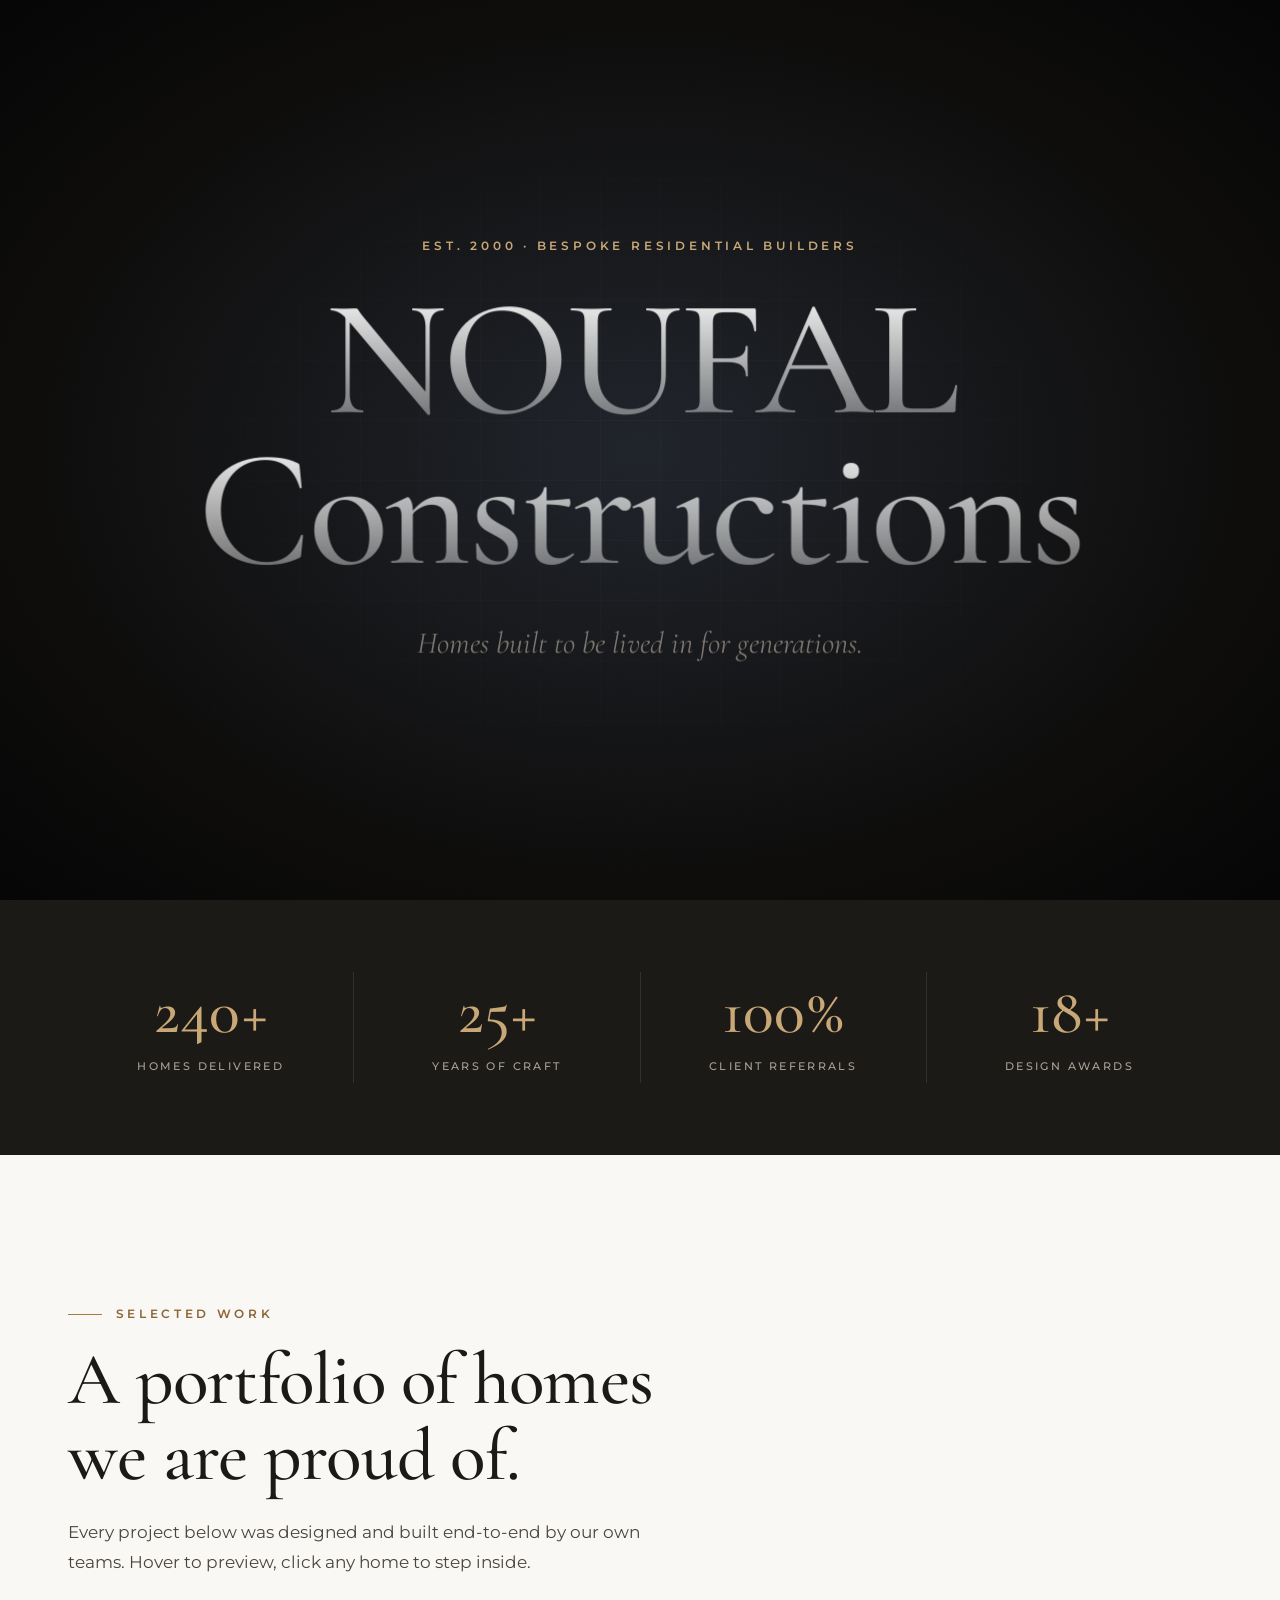
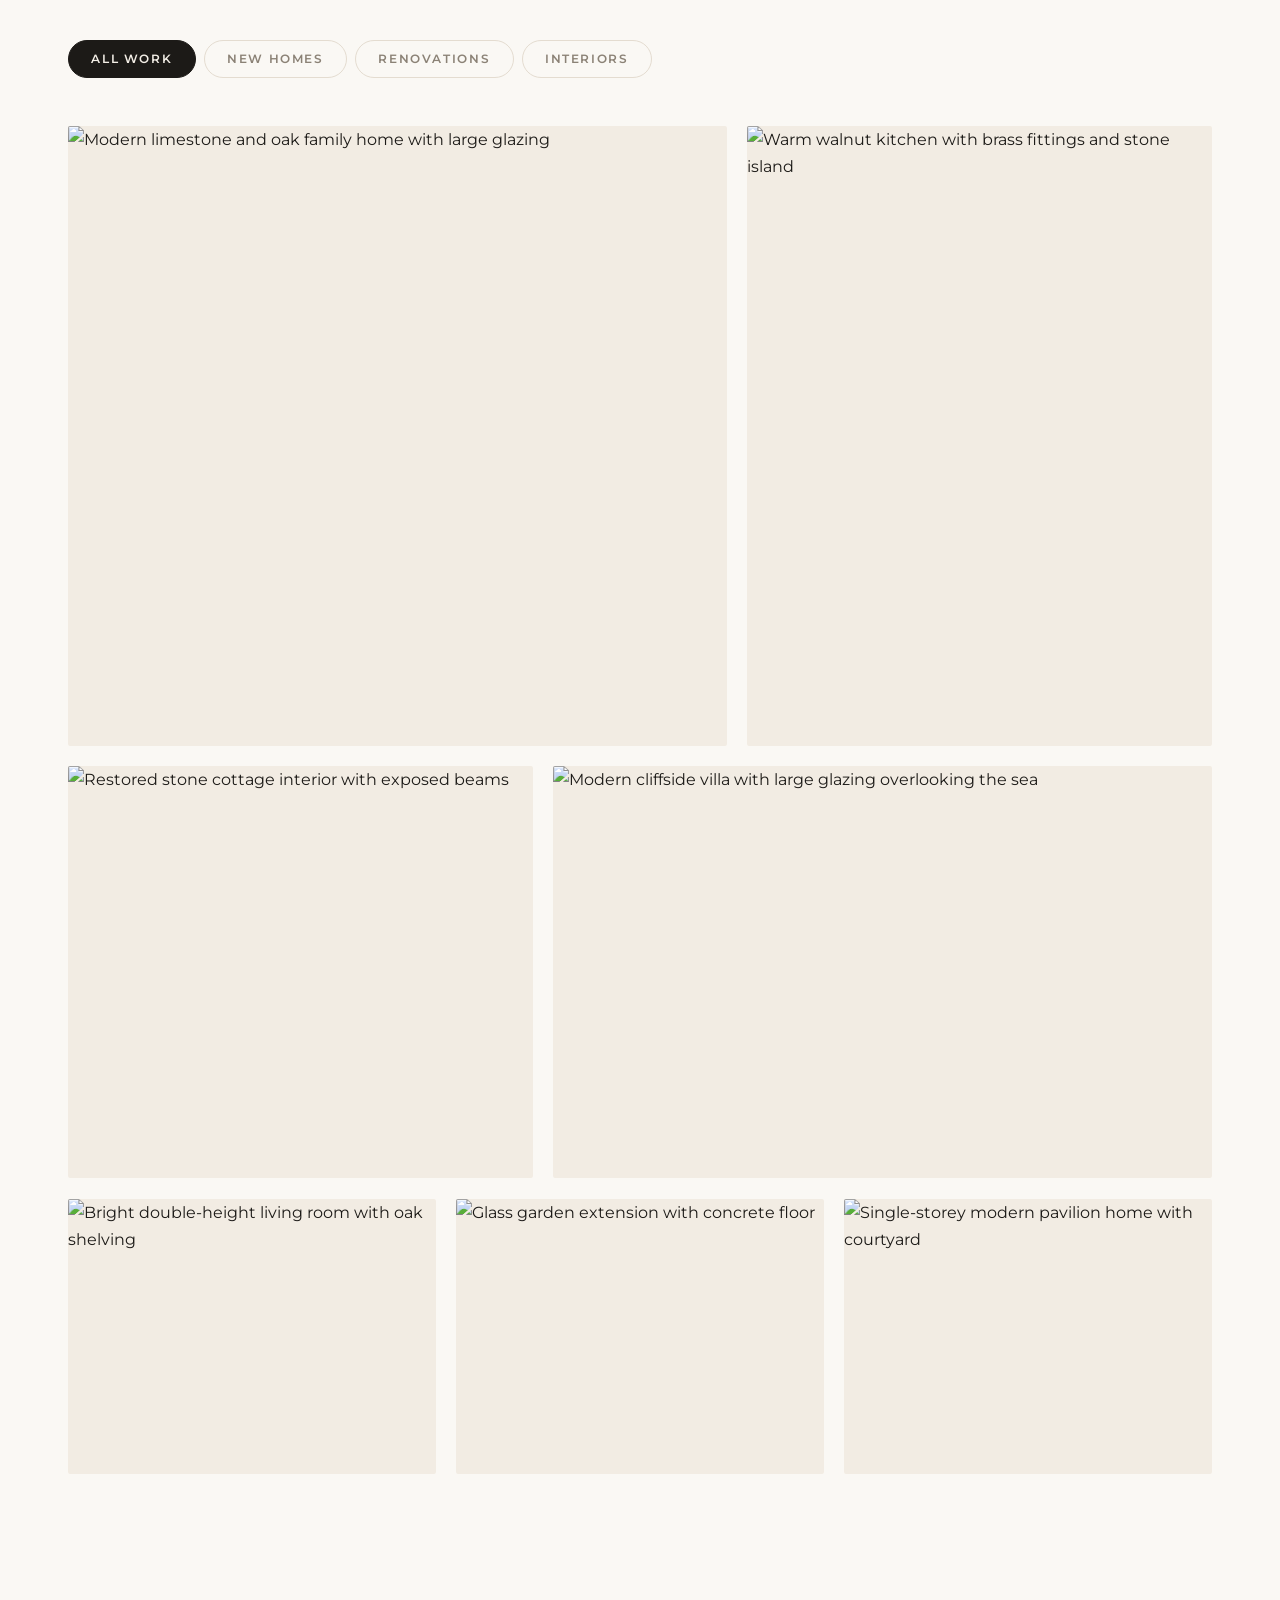
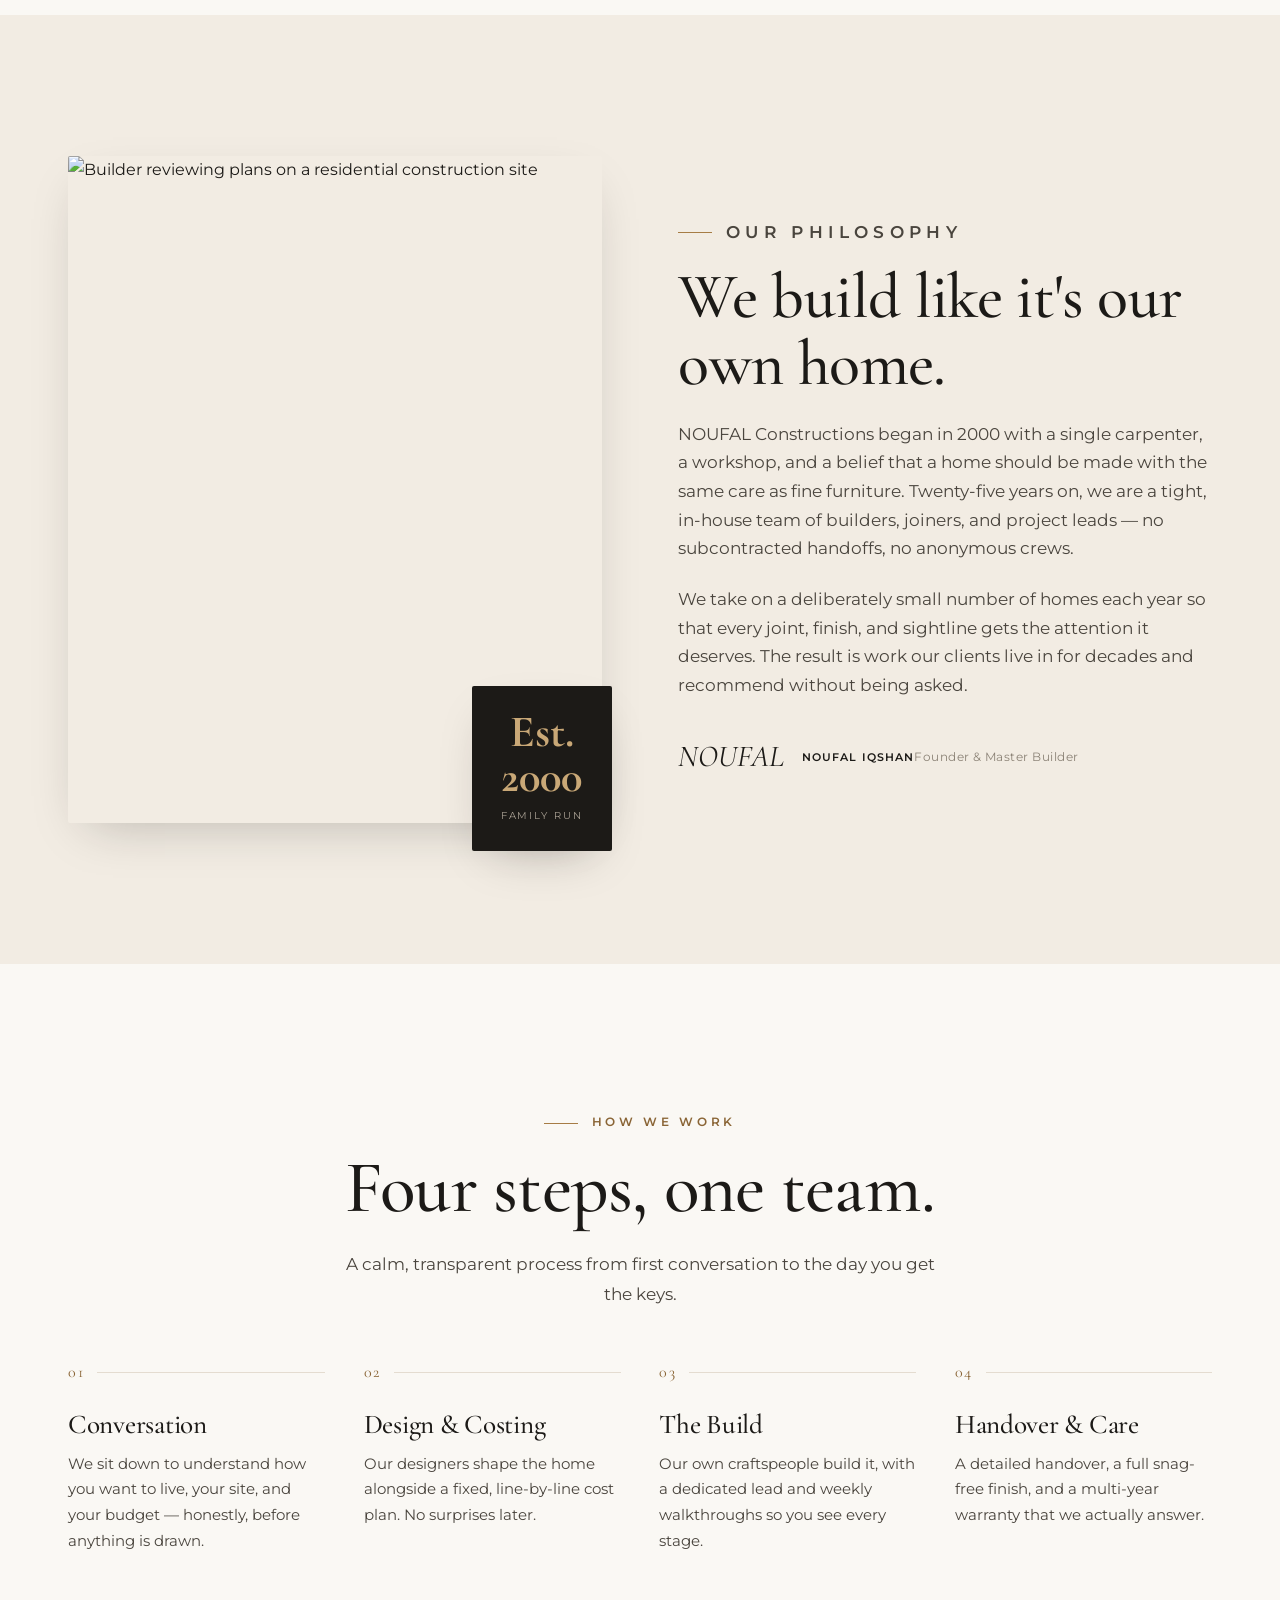
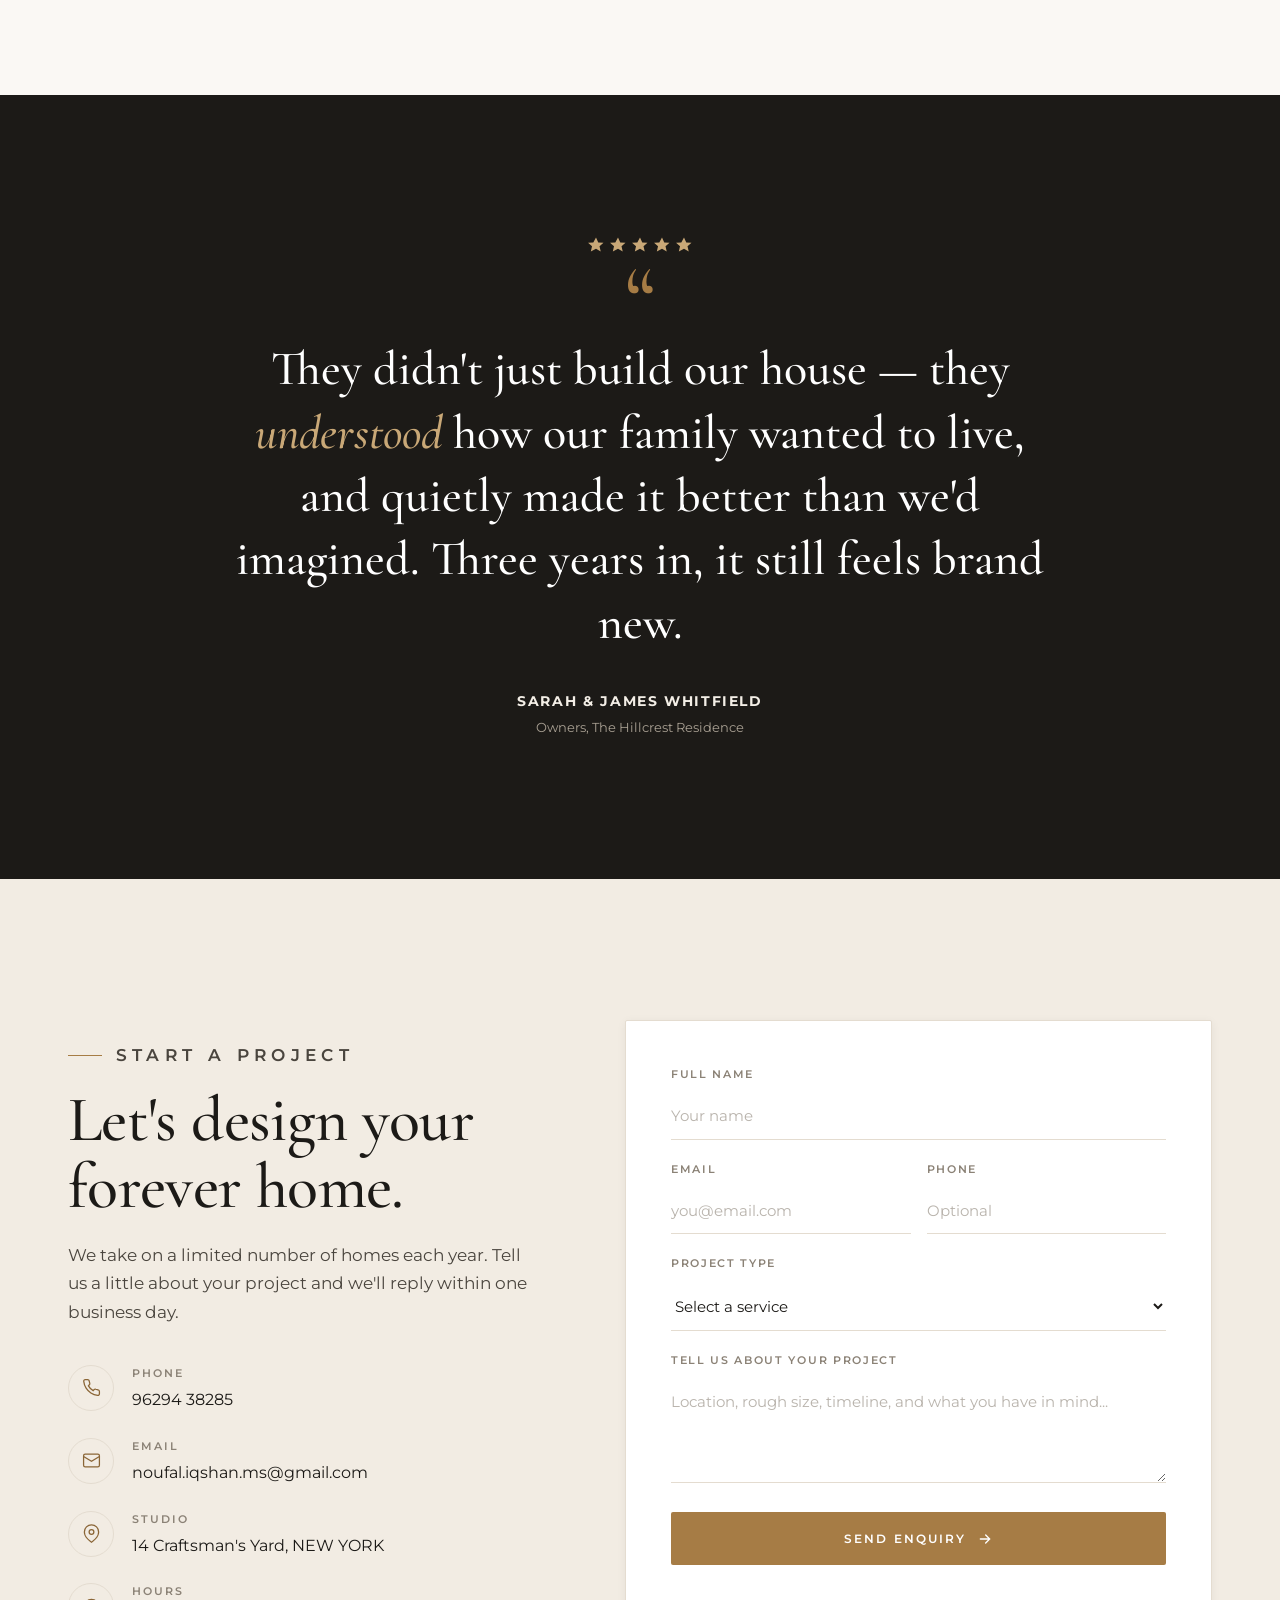
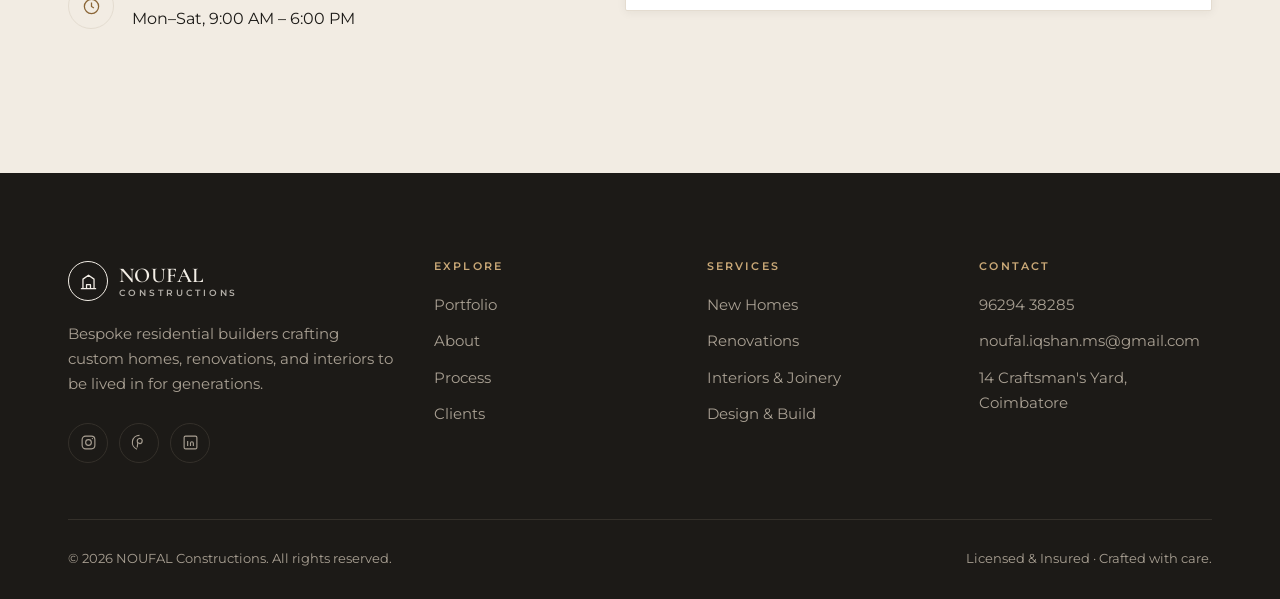
==== commit 1b5de4d8: "Update index.html" ====
--- a/index.html
+++ b/index.html
@@ -265,12 +265,12 @@
     <div class="container about-inner">
       <div class="about-figure" data-reveal>
         <img src="https://images.unsplash.com/photo-1581094794329-c8112a89af12?w=900&q=80&auto=format&fit=crop" alt="Builder reviewing plans on a residential construction site" loading="lazy" />
-        <div class="about-badge"><strong>Est.<br>1999</strong><span>Family Run</span></div>
+        <div class="about-badge"><strong>Est.<br>2000</strong><span>Family Run</span></div>
       </div>
       <div class="about-text" data-reveal data-delay="1">
         <p class="eyebrow">Our Philosophy</p>
         <h2>We build like it's our own home.</h2>
-        <p>NOUFAL Constructions began in 1999 with a single carpenter, a workshop, and a belief that a home should be made with the same care as fine furniture. Twenty-five years on, we are a tight, in-house team of builders, joiners, and project leads — no subcontracted handoffs, no anonymous crews.</p>
+        <p>NOUFAL Constructions began in 2000 with a single carpenter, a workshop, and a belief that a home should be made with the same care as fine furniture. Twenty-five years on, we are a tight, in-house team of builders, joiners, and project leads — no subcontracted handoffs, no anonymous crews.</p>
         <p>We take on a deliberately small number of homes each year so that every joint, finish, and sightline gets the attention it deserves. The result is work our clients live in for decades and recommend without being asked.</p>
         <div class="about-sign">
           <span class="scribble">NOUFAL</span>
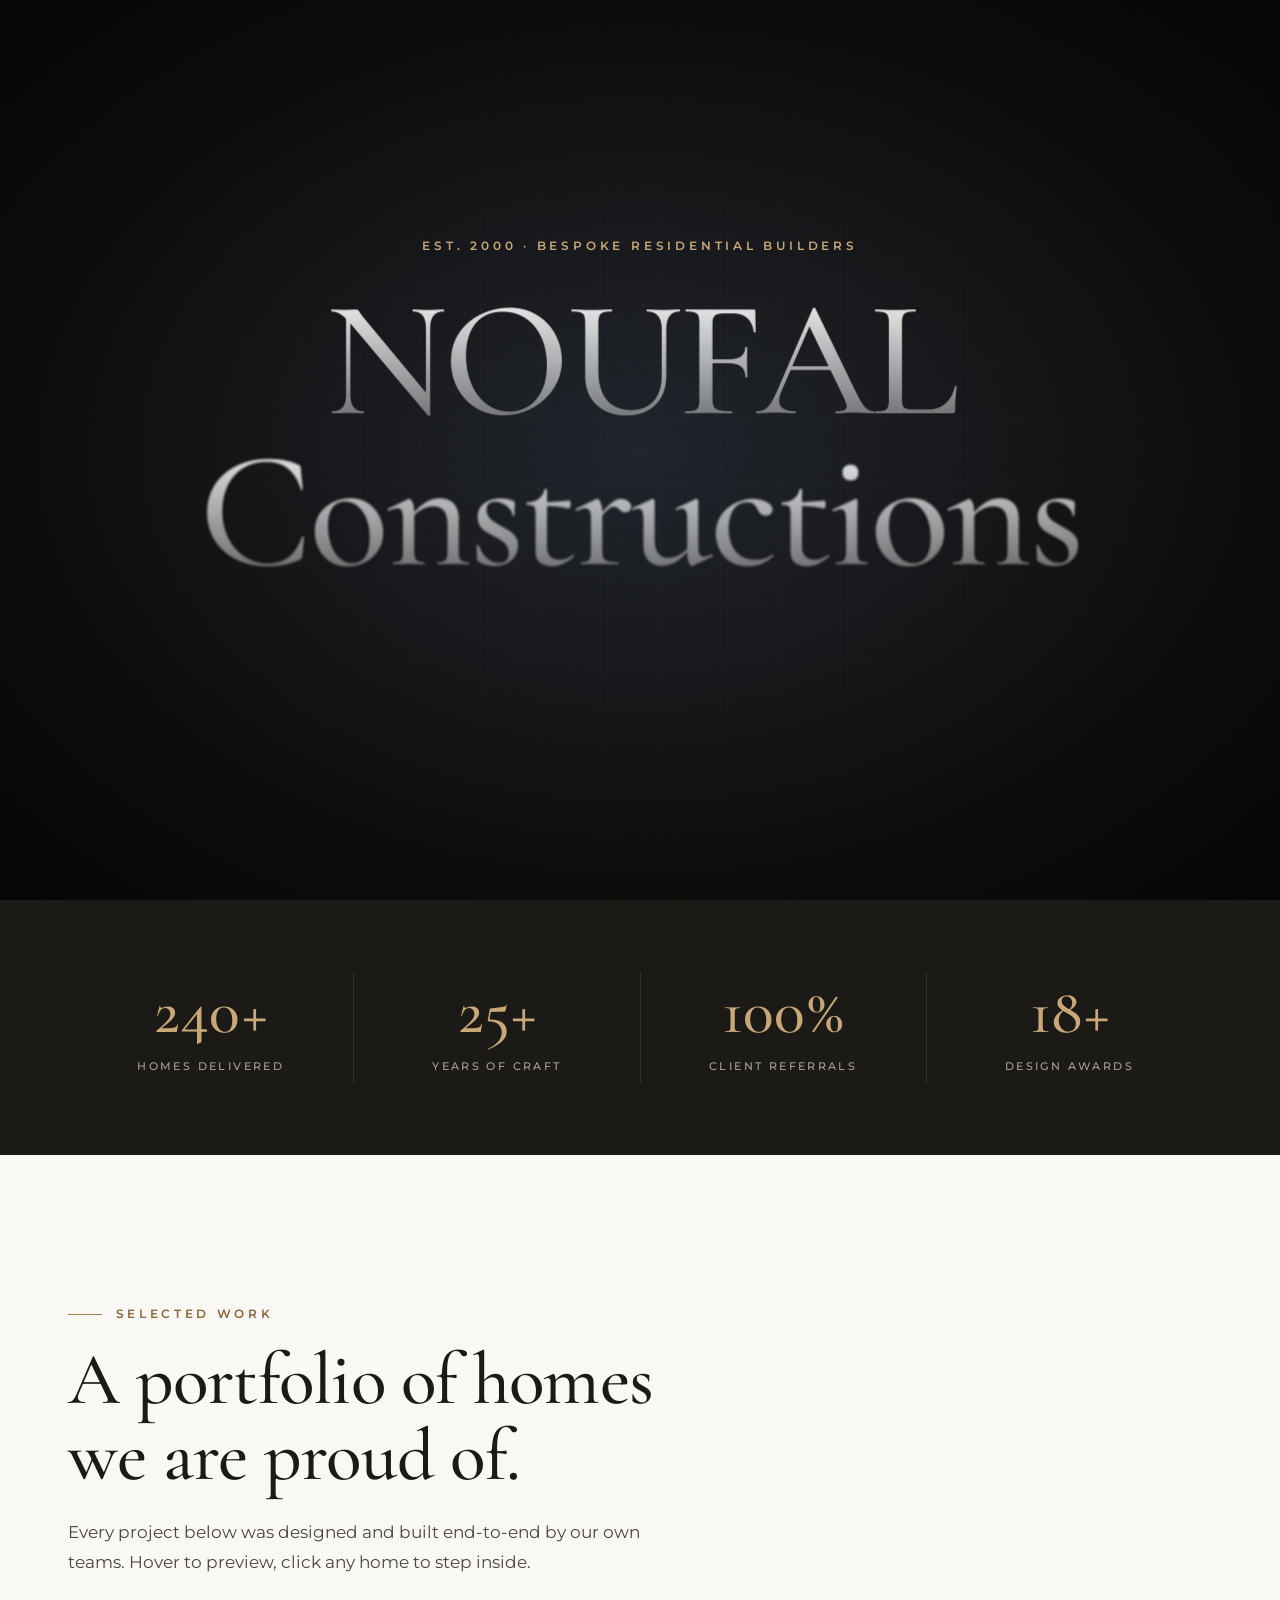
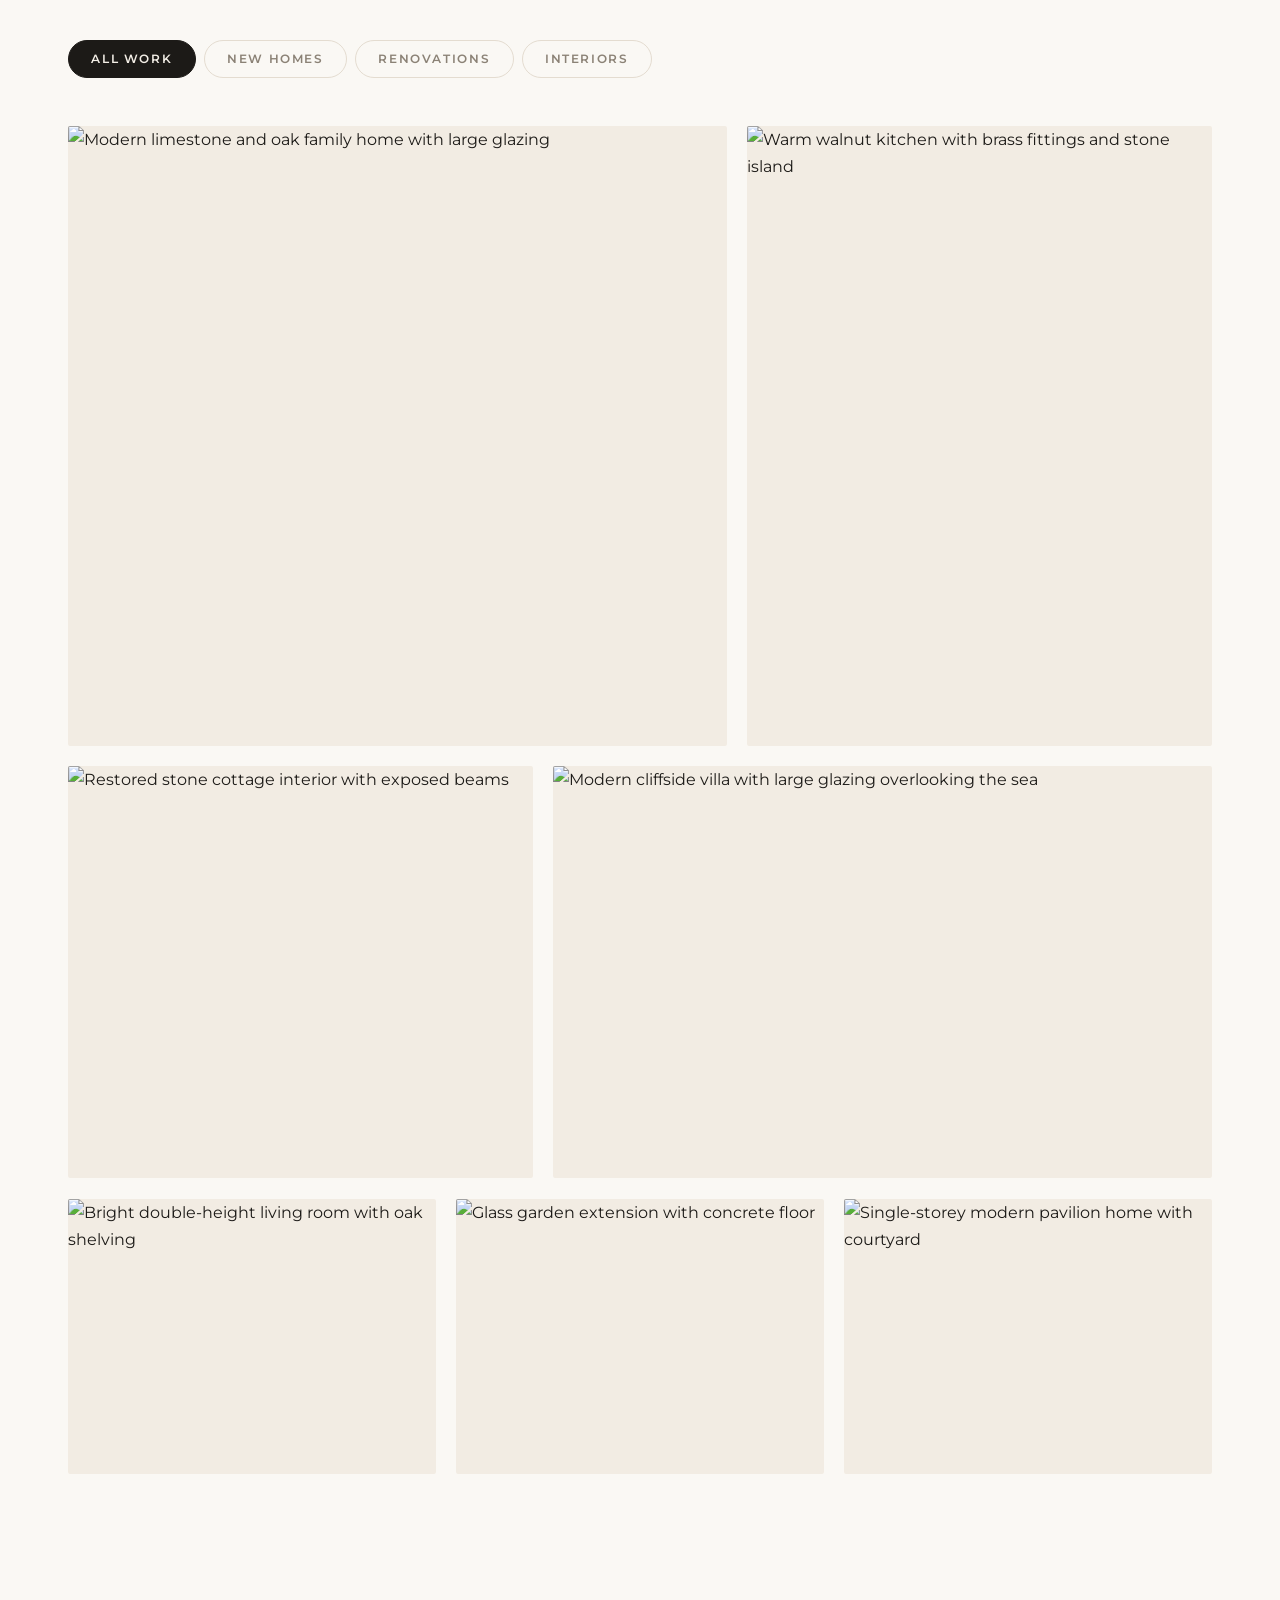
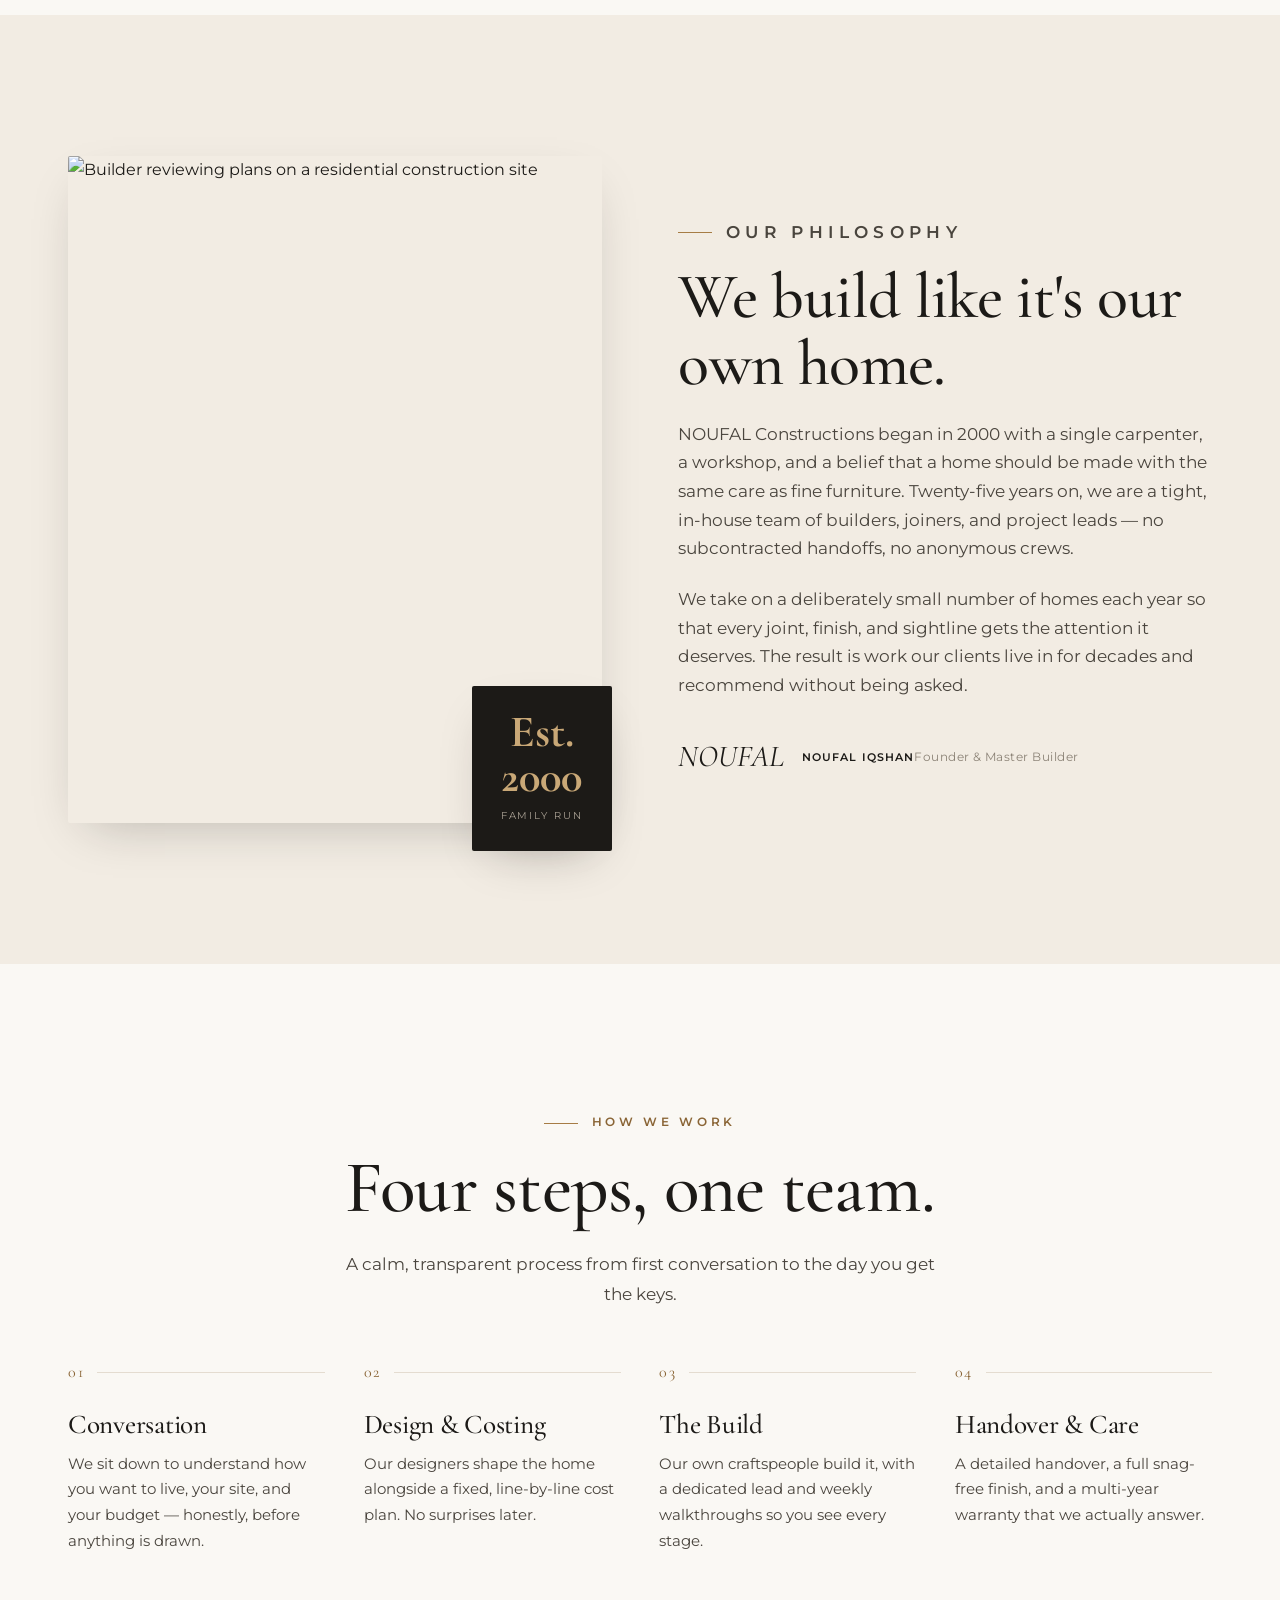
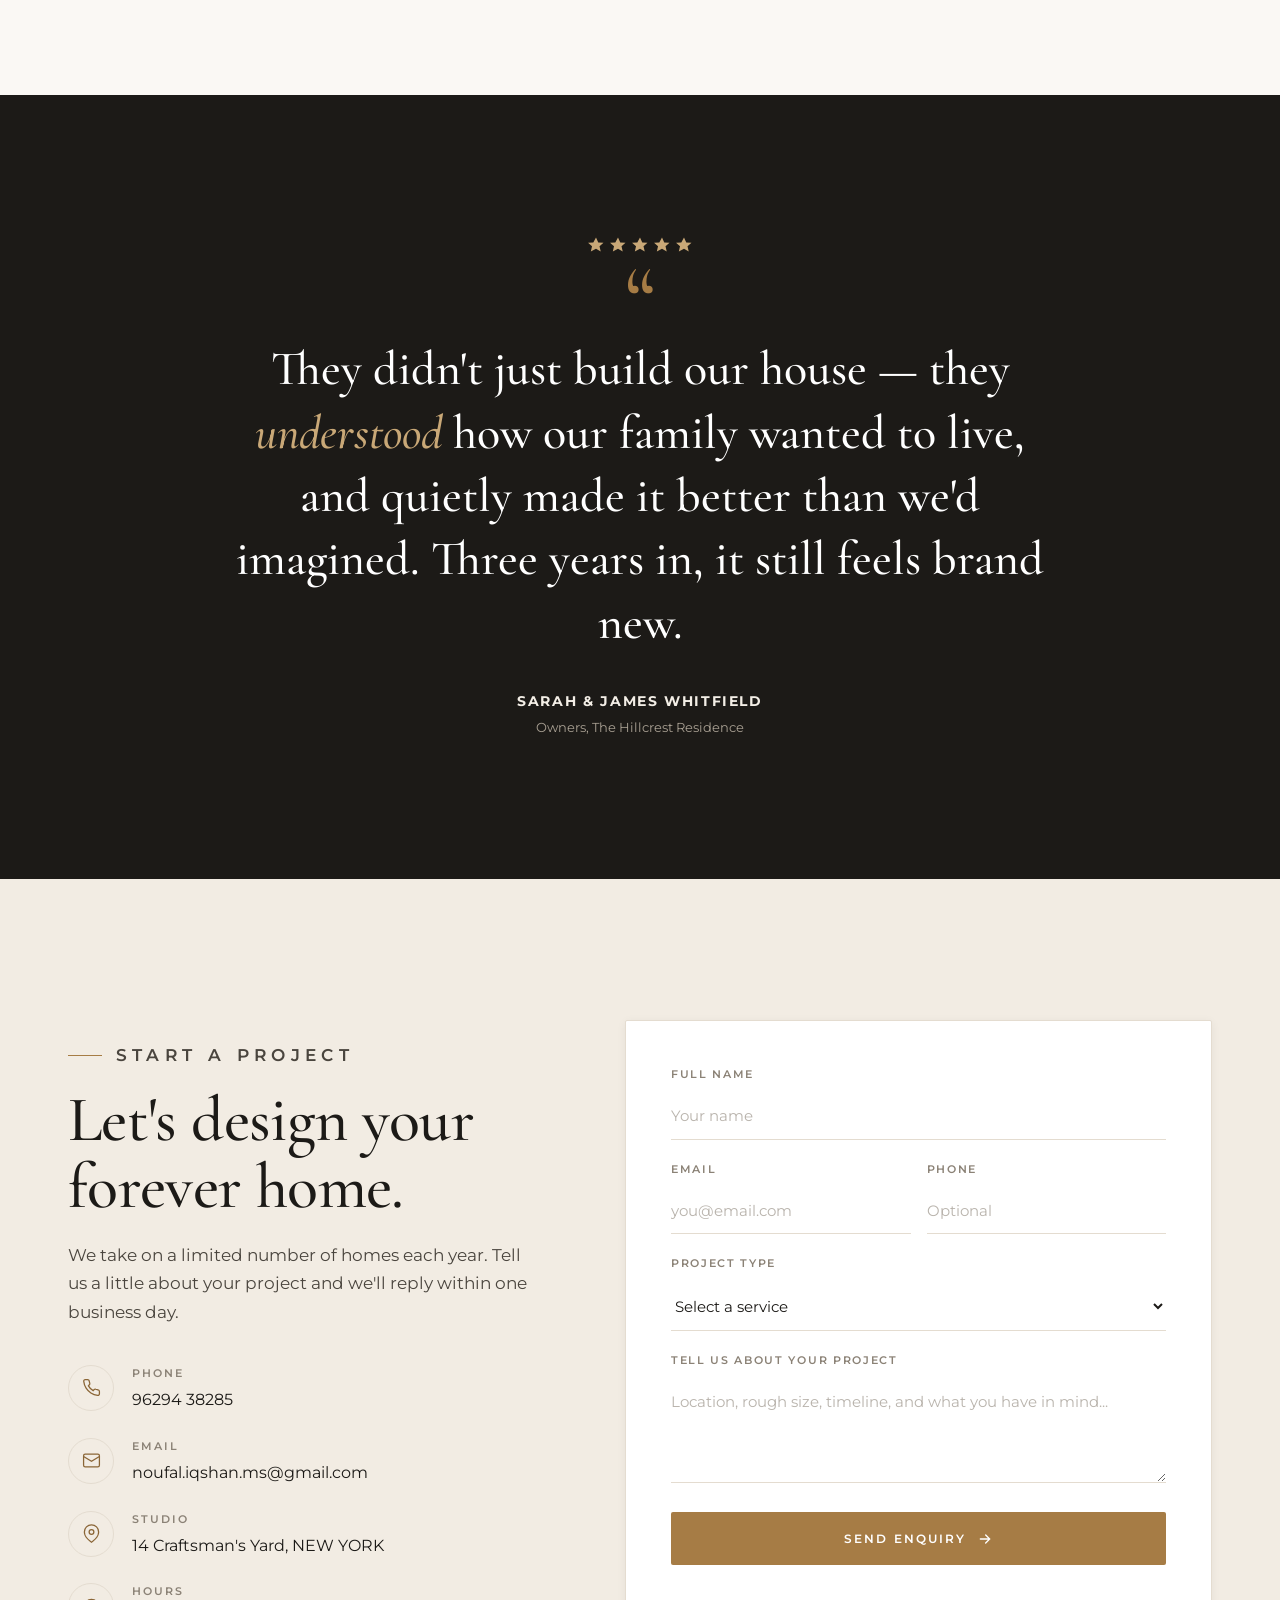
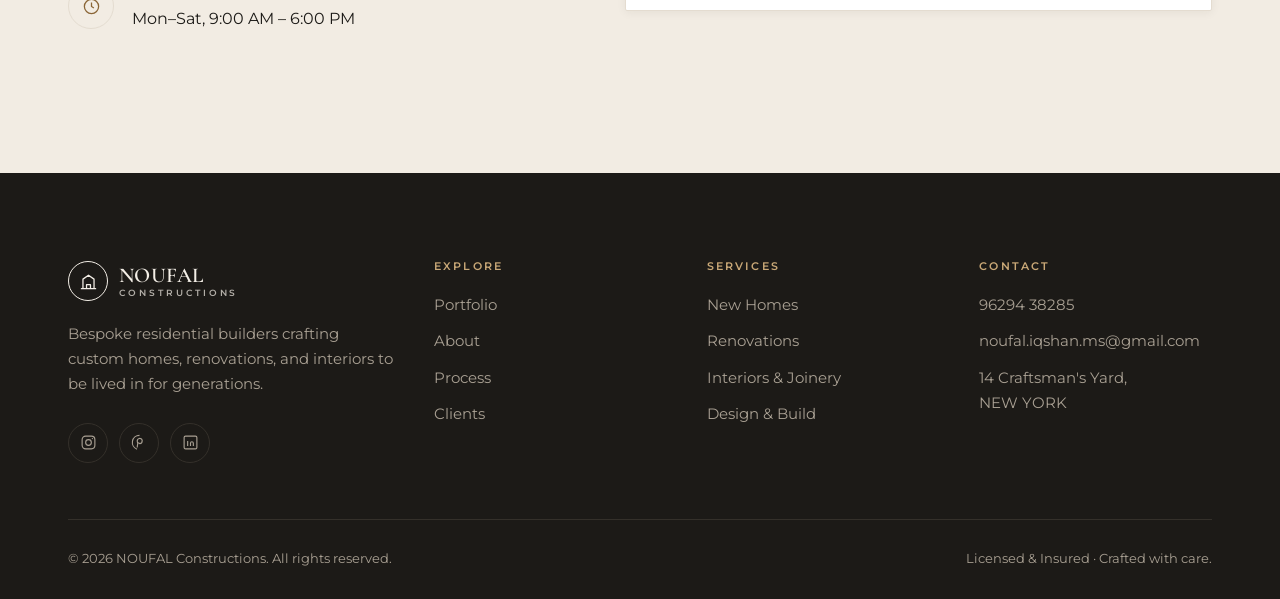
==== commit b99d555e: "Update index.html" ====
--- a/index.html
+++ b/index.html
@@ -434,7 +434,7 @@
           <h4>Contact</h4>
           <a href="tel:9629438285">96294 38285</a>
           <a href="mailto:noufal.iqshan.ms@gmail.com">noufal.iqshan.ms@gmail.com</a>
-          <span>14 Craftsman's Yard,<br>Coimbatore</span>
+          <span>14 Craftsman's Yard,<br>NEW YORK</span>
         </div>
       </div>
       <div class="footer-bottom">
